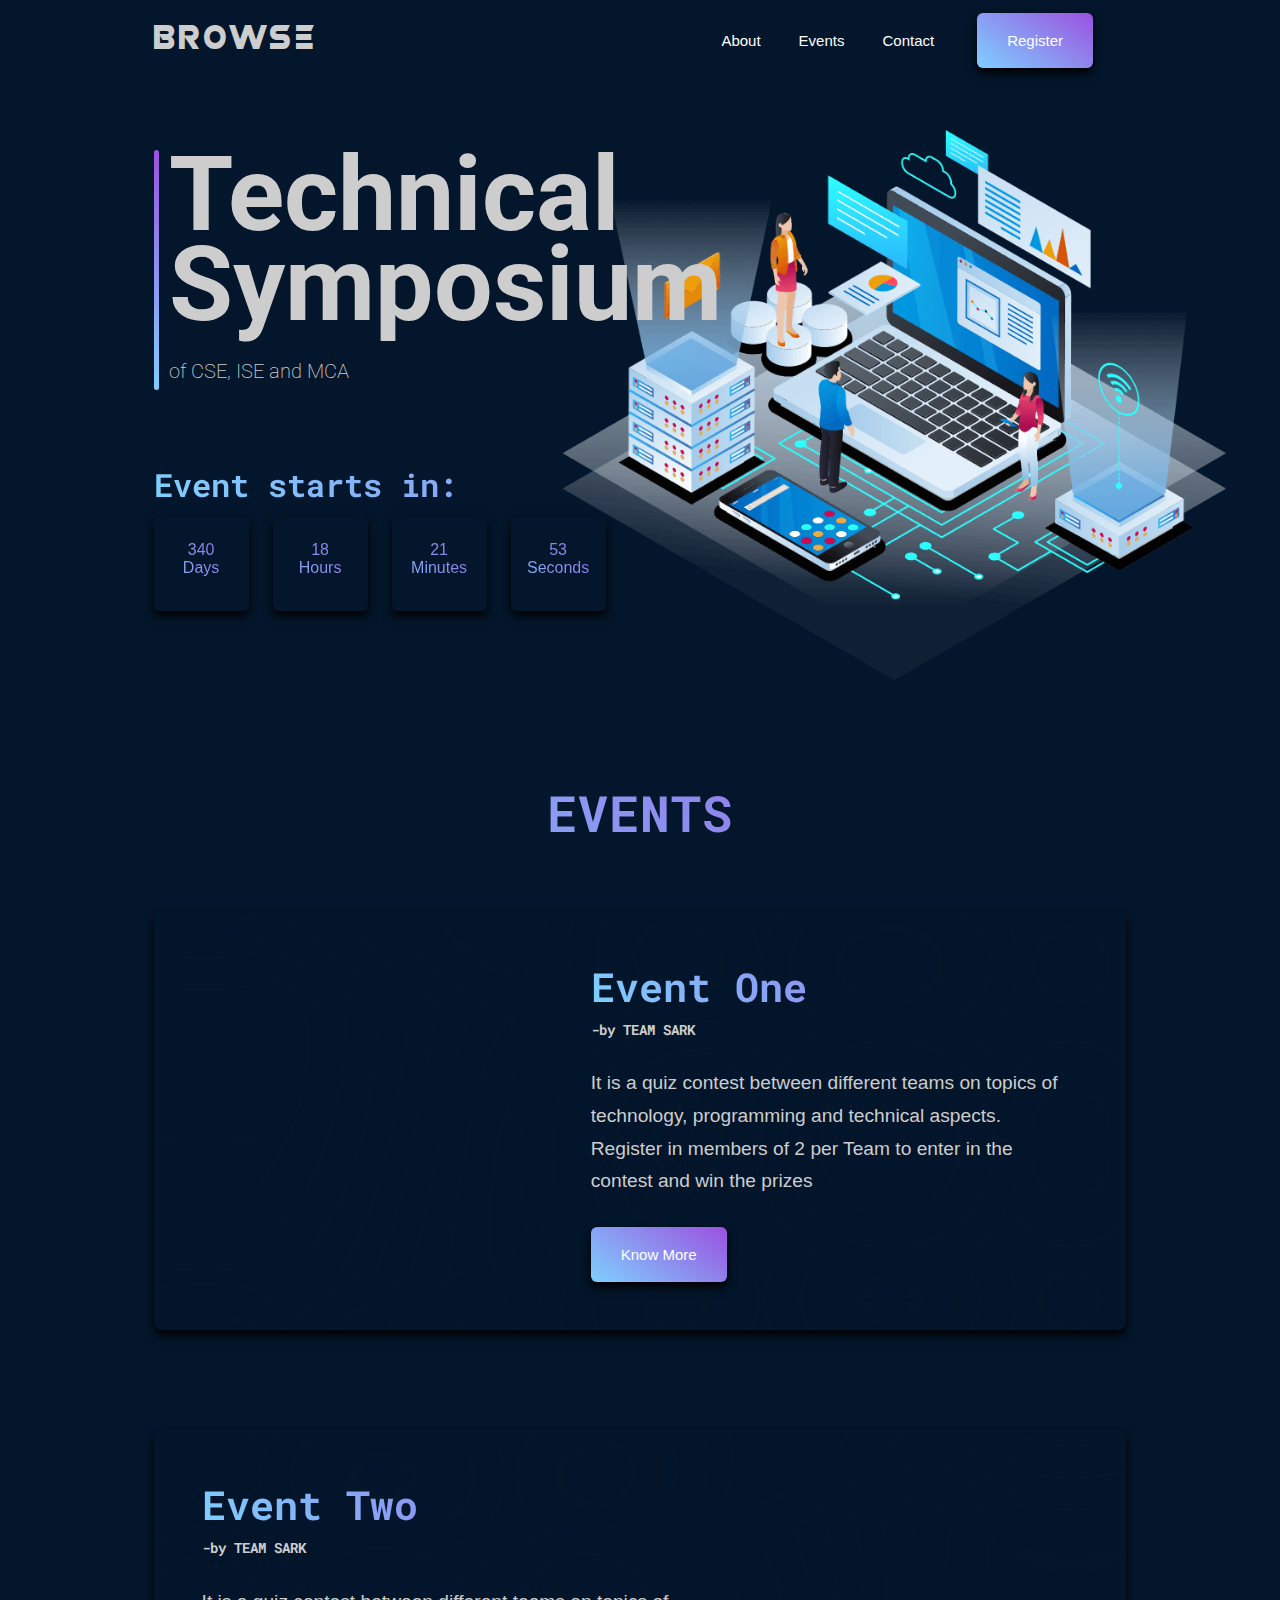
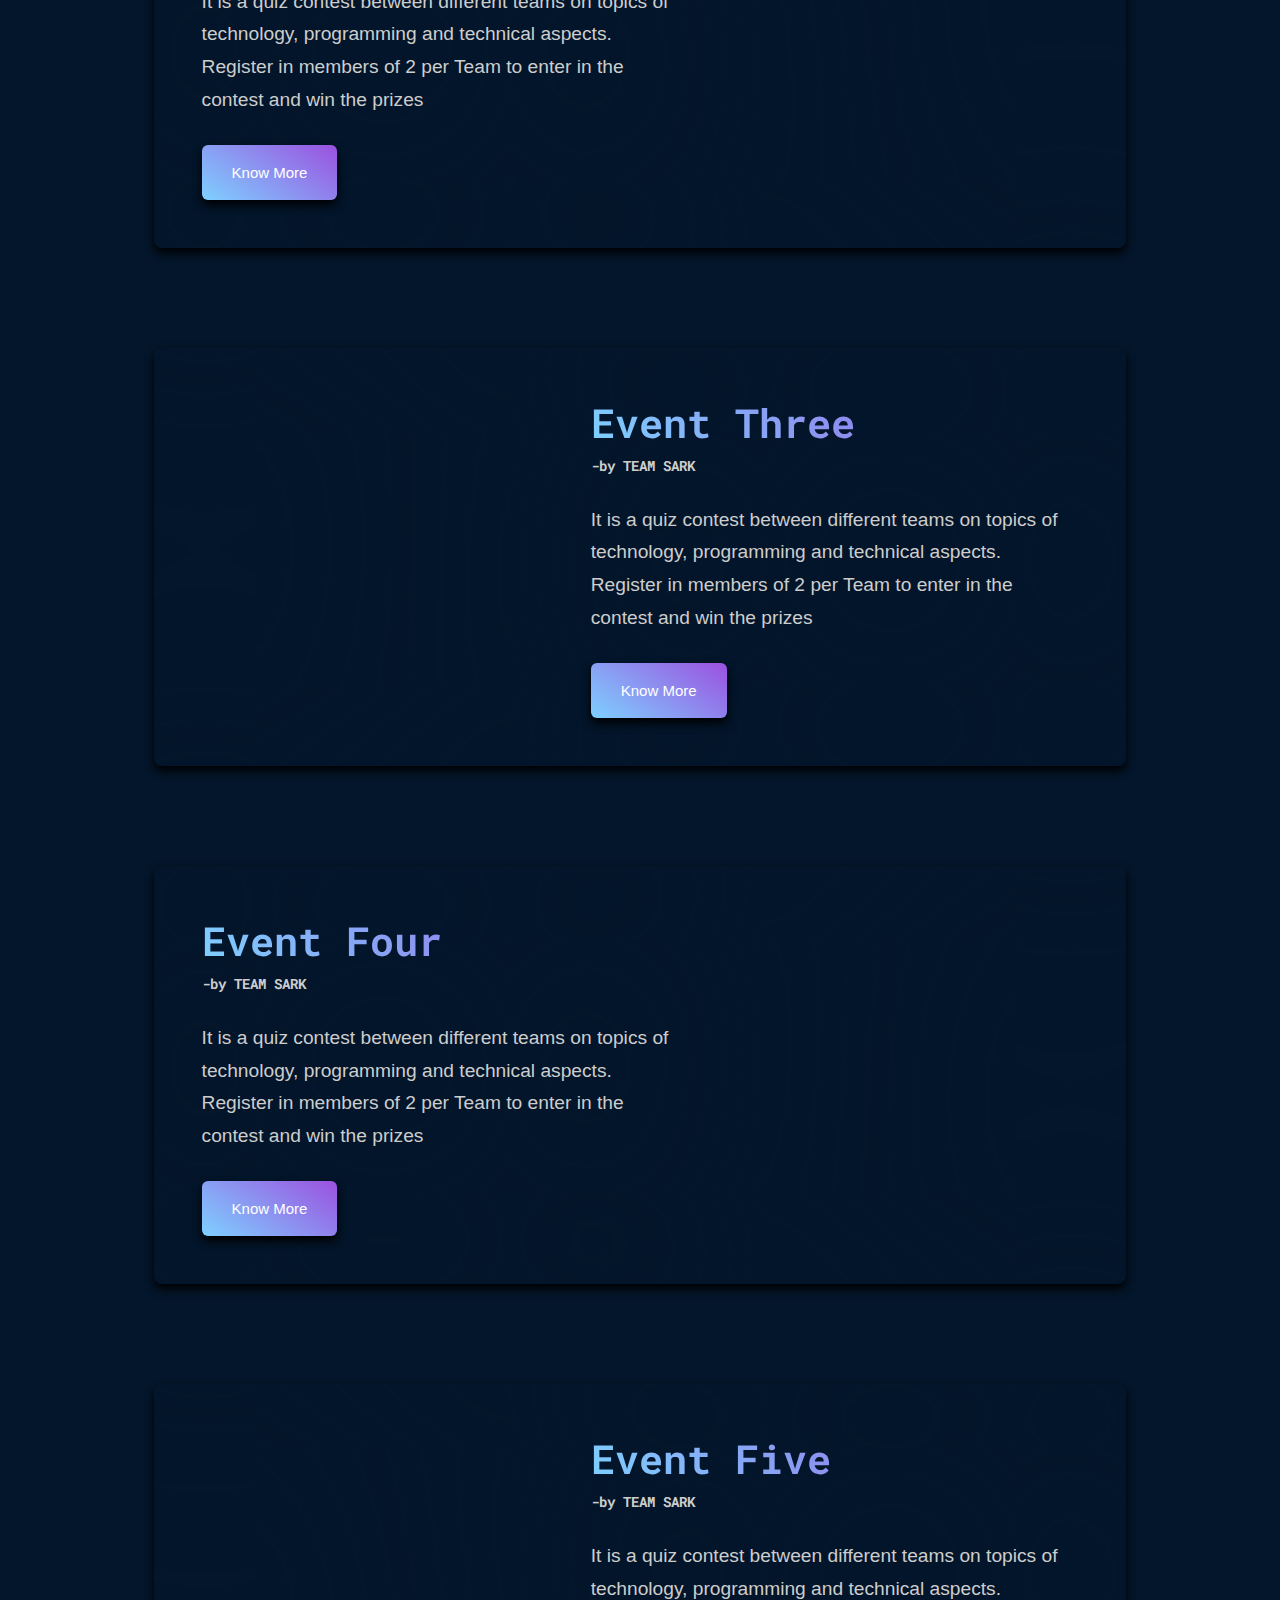
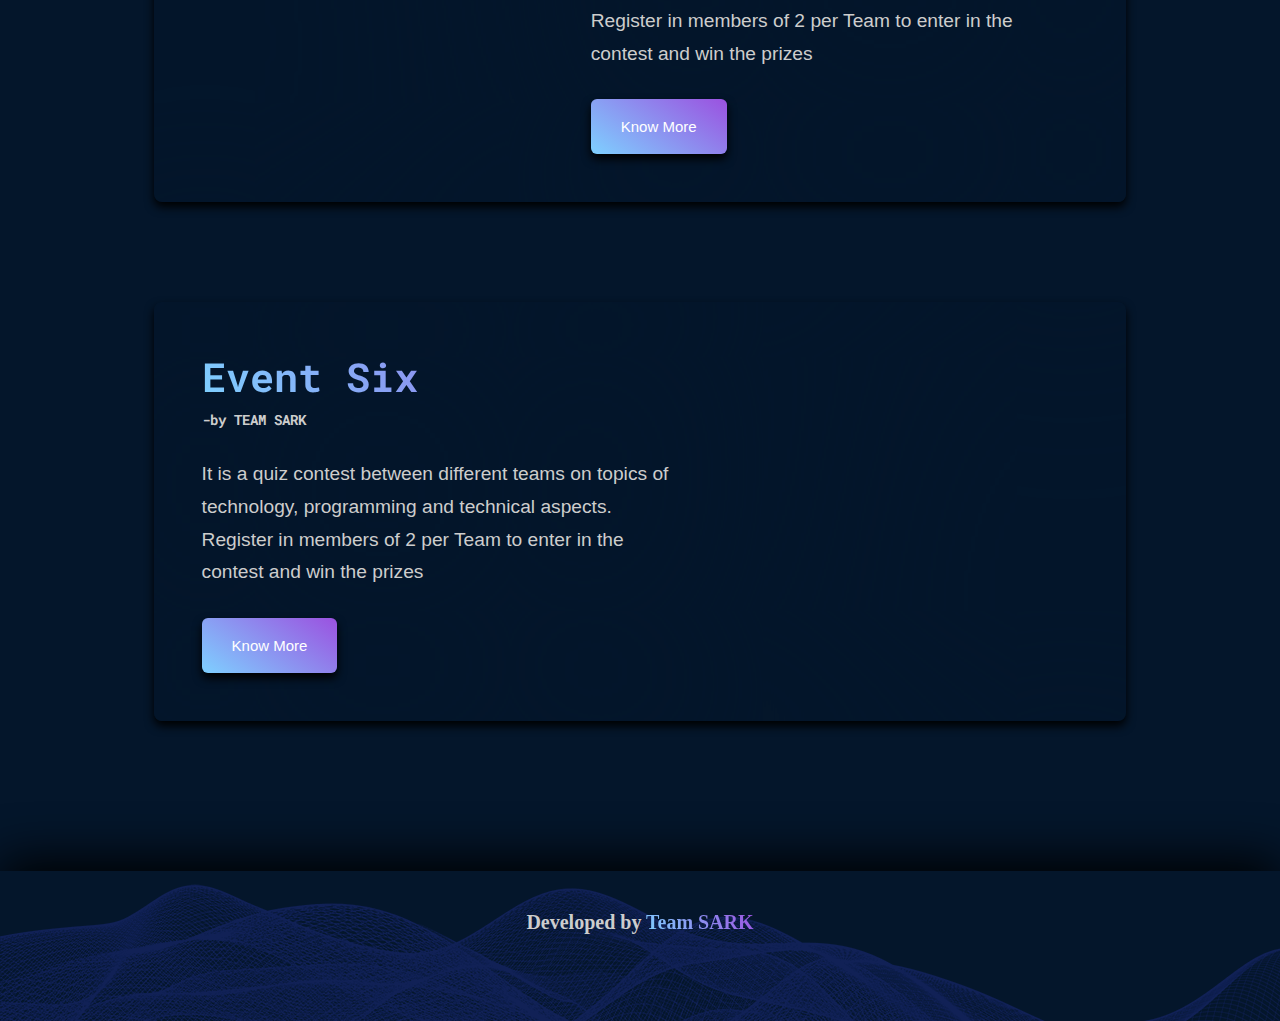
==== index.html @ 9999178e "Update - created new javascript file for countdown" ====
<!DOCTYPE html>
<html lang="en">
<head>
    <meta charset="UTF-8">
    <meta http-equiv="X-UA-Compatible" content="IE=edge">
    <meta name="viewport" content="width=device-width, initial-scale=1.0, minimum-scale=1">
    <link rel="stylesheet" type="text/css" rel="noopener" target="_blank" href="./assets/style.css">
    <link href="https://fonts.googleapis.com/css2?family=Roboto:wght@700&display=swap" rel="stylesheet">
    <link href="https://fonts.googleapis.com/css2?family=Roboto+Mono:wght@700&display=swap" rel="stylesheet">  
    <title>Browse 2K22 | Home</title>
</head>
<body>
    
    <div class="wrapper">

        <div class="navbar">
            <div class="browse_logo">
                <span onclick="goToHomePage();">BROWSE</span>
            </div>
            <div id="navbar_button_box_desktop">
                <button type="button" class="menu_button" id="about_btn">About</button>
                <button type="button" class="menu_button" id="events_btn">Events</button>
                <button type="button" class="menu_button" id="contact_btn">Contact</button>
                <button type="button" class="register_button gradient_button" id="register_btn_nav">Register</button>
            </div>
        </div>
        <div class="menu-wrap">
            <input type="checkbox" class="toggler" id="menu_toggler">
            <div class="hamburger"><div></div></div>
            <div class="menu">
              <div>
                <div class="menu_circle">
                  <ul>
                    <li><a href="/registration-form.html">Register</a></li>
                    <li><a href="/about-page.html">About</a></li>
                    <li><a href="/events_page.html">Events</a></li>
                    <li><a href="#">Contact</a></li>
                  </ul>
                </div>
              </div>
            </div>
        </div>

        <div class="section_1 landing_display">
            <h1 class="section_1_header">Technical<br>Symposium</h1>
            <p>of CSE, ISE and MCA</p>
            <div class="illustration_1"><img class="animated" src="./assets/hero-img.png" alt="Illustration" style="height: 550px;"></div>

            <div class="container_countdown">
                <h1 id="headline_countdown">Event starts in:</h1>
                <div id="countdown"> 
                    <div class="countdown_element" ><span id="days"></span><br>Days</div>
                    <div class="countdown_element countdown_element_next_line" ><span id="hours"></span><br>Hours</div>
                    <div class="countdown_element" ><span id="minutes"></span><br>Minutes</div>
                    <div class="countdown_element" ><span id="seconds"></span><br>Seconds</div>
                </div>
              </div>
        </div>

        <div class="section_2 events_list_display">
            <h1 class="events section_2_header">EVENTS</h1>

            <!--EVENT_1-->
            <div class="event_box" id="event_box_1"> 
                <div class="event_image" id="event_image_1"></div>
                <div class="event_description" id="event_description_1">
                    <h1>Event One</h1>
                    <div class="event_organiser_tag" id="event_organiser_1">
                        <span>-by TEAM SARK</span>
                    </div>
                    <p> It is a quiz contest between different teams on topics of technology, programming and technical aspects.<br>Register in members of 2 per Team to enter in the contest and win the prizes</p>
                    <button type="button" id="event_1_know_more" class="know_more_button gradient_button">Know More</button>
                </div>
            </div>

            <!--EVENT_2-->
            <div class="event_box" id="event_box_2"> 
                <div class="event_image" id="event_image_2_upper"></div>
                <div class="event_description" id="event_description_2">
                    <h1>Event Two</h1>
                    <div class="event_organiser_tag" id="event_organiser_2">
                        <span>-by TEAM SARK</span>
                    </div>
                    <p> It is a quiz contest between different teams on topics of technology, programming and technical aspects.<br>Register in members of 2 per Team to enter in the contest and win the prizes</p>
                    <button type="button" id="event_2_know_more" class="know_more_button gradient_button">Know More</button>
                </div>
                <div class="event_image" id="event_image_2"></div>
            </div>

            <!--EVENT_3-->
            <div class="event_box" id="event_box_3"> 
                <div class="event_image" id="event_image_3"></div>
                <div class="event_description" id="event_description_3">
                    <h1>Event Three</h1>
                    <div class="event_organiser_tag" id="event_organiser_3">
                        <span>-by TEAM SARK</span>
                    </div>
                    <p> It is a quiz contest between different teams on topics of technology, programming and technical aspects.<br>Register in members of 2 per Team to enter in the contest and win the prizes</p>
                    <button type="button" id="event_3_know_more" class="know_more_button gradient_button">Know More</button>
                </div>
            </div>

            <!--EVENT_4-->
            <div class="event_box" id="event_box_4"> 
                <div class="event_image" id="event_image_4_upper"></div>
                <div class="event_description" id="event_description_4">
                    <h1>Event Four</h1>
                    <div class="event_organiser_tag" id="event_organiser_4">
                        <span>-by TEAM SARK</span>
                    </div>
                    <p> It is a quiz contest between different teams on topics of technology, programming and technical aspects.<br>Register in members of 2 per Team to enter in the contest and win the prizes</p>
                    <button type="button" id="event_4_know_more" class="know_more_button gradient_button">Know More</button>
                </div>
                <div class="event_image" id="event_image_4"></div>
            </div>

            <!--EVENT_5-->
            <div class="event_box" id="event_box_5"> 
                <div class="event_image" id="event_image_5"></div>
                <div class="event_description" id="event_description_5">
                    <h1>Event Five</h1>
                    <div class="event_organiser_tag" id="event_organiser_5">
                        <span>-by TEAM SARK</span>
                    </div>
                    <p> It is a quiz contest between different teams on topics of technology, programming and technical aspects.<br>Register in members of 2 per Team to enter in the contest and win the prizes</p>
                    <button type="button" id="event_5_know_more" class="know_more_button gradient_button">Know More</button>
                </div>
            </div>

            <!--EVENT_6-->
            <div class="event_box" id="event_box_6"> 
                <div class="event_image" id="event_image_6_upper"></div>
                <div class="event_description" id="event_description_6">
                    <h1>Event Six</h1>
                    <div class="event_organiser_tag" id="event_organiser_6">
                        <span>-by TEAM SARK</span>
                    </div>
                    <p> It is a quiz contest between different teams on topics of technology, programming and technical aspects.<br>Register in members of 2 per Team to enter in the contest and win the prizes</p>
                    <button type="button" id="event_6_know_more" class="know_more_button gradient_button">Know More</button>
                </div>
                <div class="event_image" id="event_image_6"></div>
            </div>
        </div>
    </div>

    <div class="scroll_to_top" id="scroll_to_top_btn" onclick="topFunction()" title="Go to top">
        <script src="https://cdn.lordicon.com/xdjxvujz.js"></script>
        <lord-icon
        src="https://cdn.lordicon.com/eflfmgmj.json"
        trigger="hover"
        colors="primary:#84b3f8"
        style="width:50px;height:50px; border-radius: 100vw;box-shadow: 0px 5px 10px 0px rgba(0, 0, 0, 1);">
        </lord-icon>
    </div>

    <div class="footer">
        <h3 class="team_sark">Developed by <a href="https://sitsark.in/" target="_blank">Team SARK</a></h3>
    </div>
</body>
</html>

<script src="./app.js"></script>
<script src="./countdown.js"></script>
---- assets/style.css ----
*{box-sizing: border-box;}
@font-face{
	font-family: robo;
	src: url(/assets/robo.ttf);
}

:root {
    --outline-color: #8d8def;
    /* --background_color:#031b38; */
    --background_color:#04162b;
    /* --text_color: #ffffff; */
    --text_color: #cdcdcd;
    --button_background_color: 35deg, rgb(126,208,255)0%, rgb(155,81,224)100%;
    --button_background_color_hover: 35deg, rgb(126,208,255)0%, rgb(247,113,255)100%;
    --box_shadow_1: 0px 5px 10px 0px rgba(0, 0, 0, 1);
    --box_shadow_2: 0px 5px 10px 0px rgba(0, 0, 0, .5);
}

html {
    scroll-behavior: smooth;
}
body {
    display: grid;
    justify-items: center;
    margin: 0;
    padding: 0;
    overflow-x: hidden;
    overflow-y: auto;
    background-color: var(--background_color);
    -webkit-tap-highlight-color: transparent;
}

.wrapper{
    position: relative;
    width: 76vw;
    background-color: transparent;
}
/* ------------------------------------------------------------------NAVBAR-- */
.navbar {
    display: flex;
    top: 0px;
    height: 70px;
    padding-top: 13px;
    margin-bottom: 80px;
    z-index: 100;
}

.browse_logo {
    /* overflow: hidden; */
    position: relative;
    padding-top: 10px;
    width:145px;
    height: fit-content;
    margin-right: calc(100% - 145px - 420px);
    z-index: 103;
}
.browse_logo > span {
    color: var(--text_color);
    font-size: 30px;
    font-family: 'robo';
    cursor: pointer;
    letter-spacing: .2rem;
    z-index: 103;
    -webkit-touch-callout: none; /* iOS Safari */
    -webkit-user-select: none; /* Safari */
    -khtml-user-select: none; /* Konqueror HTML */
    -moz-user-select: none; /* Old versions of Firefox */
    -ms-user-select: none; /* Internet Explorer/Edge */
    user-select: none; /* Non-prefixed version, currently
                        supported by Chrome, Edge, Opera and Firefox */
    
}
#navbar_button_box_desktop {
    position: relative;
    display: flex;
    /* border: 1px solid greenyellow; */
    width: 420px;
    gap: .5em;
}
.menu_button {
    background-color: transparent;
    color: var(--text_color);
    height: 55px;
    border: none;
    margin: none;
    padding-inline: 1em;
    text-align: center;
    cursor:pointer;
    padding-top: 0px;
    font-family: 'Montserrat', sans-serif;
    font-size: 15px;
    transition: ease all .5s;
}
.menu_button:hover,
.menu_button:active,
.menu_button:focus {
    background: -webkit-linear-gradient(35deg, rgb(126,208,255)0%, rgb(155,81,224)100%);
    -webkit-background-clip: text;
    background-clip: text;
    -moz-background-clip: text;
    -webkit-text-fill-color: transparent
}
.gradient_button {
    color: var(--text_color);
    height: 55px;
    border: none;
    margin: none;
    padding-inline: 1em;
    text-align: center;
    cursor:pointer;
    font-family: 'Montserrat', sans-serif;
    font-size: 15px;
    background: linear-gradient(var(--button_background_color));
    border-radius: 6px;
    padding: 14px 30px 14px 30px;
    margin-left: 0px;
    box-shadow: 0px 5px 10px 0px rgba(0, 0, 0, 1);
}
.register_button {
    margin-left: 20px;
}
@media screen and (max-width: 780px){
    .menu_button {
        display: none;
    }
    .register_button{
        position: fixed;
        right: 12vw;
        margin-left: 0px;
    }
}
@media screen and (max-width: 720px){
    #register_btn_nav {
        display: none;
    }
}

.gradient_button:hover,
.gradient_button:active,
.gradient_button:focus {
    background: linear-gradient(var(--button_background_color_hover));
}

/* -------------------------------------------------------------SECTION_1--LANDING_DISPLAY-- */

.section_1 {
    position: relative;
    top: 0px;
    padding-bottom: calc(10vh + 45px);
}
.section_1_header {
    color: var(--text_color);
    font-family: 'Roboto', sans-serif;
    font-size: 6.5em;
    width: fit-content;
    line-height: 5.6rem;
    padding: 0px;
    padding-left: 15px;
    margin: 0px;
    margin-bottom: 30px;
    z-index: 2;
    transition: ease all .5s;
}
.section_1_header::before{
    content: "";
    position: absolute;
    top: 0px;
    left: 0px;
    height: 240px;
    width: 5px;
    border-radius: 5px;
    background: linear-gradient(35deg, rgb(126,208,255)0%, rgb(155,81,224)100%);
    box-shadow: 0px -10 20px 3px #000;
    transition: ease all .5s;
}
@media screen and (max-width: 780px){
    .section_1_header {
        font-size: 4.5em;
        line-height: 4.5rem;
        margin-bottom: 15px;
    }
    .section_1_header::before {
        height: 186px;
    }
}
@media screen and (max-width: 460px){
    .section_1_header {
        font-size: 3.5em;
        line-height: 3.5rem;
        margin-bottom: 13px;
    }
    .section_1_header::before {
        height: 148px;
    }
}

.section_1 > p {
    color: var(--text_color);
    font-family: 'Roboto', sans-serif;
    font-weight: 200;
    font-size: 20px;
    width: 400px;
    margin-bottom: 80px;
    z-index: 2;
    padding: 0;
    padding-left: 15px;
    transition: ease all .5s;
}
@media screen and (max-width: 780px){
    .section_1 > p {
        font-size: 16px;
        margin-top: 0px;
    }
}
@media screen and (max-width: 460px){
    .section_1 > p {
        font-size: 14px;
        margin-top: 0px;
    }
}
.illustration_1 {
    display: block;
    position: absolute;
    right: -100px;
    top: -20px;
    aspect-ratio: 1;
    height: fit-content;
    width: fit-content;
    z-index: -1;
    transition: ease all .5s;
    animation: up_down 2s ease-in-out infinite alternate-reverse both;
}
@media screen and (max-width: 1255px){
    .illustration_1 {
        display: none;
    }
}
@keyframes up_down {
    0% {top: -5px;}
    100% {top: -20px;}
}

#headline_countdown {
    padding: 0;
    margin: 0;
    color: var(--text_color);
    font-family: 'Roboto Mono', monospace;
    margin-bottom: 10px;
    background: -webkit-linear-gradient(35deg, rgb(126,208,255)0%, rgb(155,81,224)100%);
    -webkit-background-clip: text;
    background-clip: text;
    -moz-background-clip: text;
    -webkit-text-fill-color: transparent;
    overflow: none;
}
#countdown {
    display: flex;
    flex-wrap: wrap;
    gap: 1.5em;
}

.countdown_element {
    aspect-ratio: 1;
    width: 95px;
    transition: all ease 0.2s;
    border-radius: 6px;
    box-shadow: 0px 5px 10px 0px rgba(0, 0, 0, 1);
    text-align: center;
    padding-top: 25px;
    color: var(--text_color);
    font-family:  'Montserrat', sans-serif;
    background: -webkit-linear-gradient(35deg, rgb(126,208,255)0%, rgb(155,81,224)100%);
    -webkit-background-clip: text;
    background-clip: text;
    -moz-background-clip: text;
    -webkit-text-fill-color: transparent;
    transition: ease all .5s;
}
@media screen and (max-width: 600px){
    .countdown_element {
        width: 75px;
        padding-top: 19px;
        font-size: 14.5px;
    }

}
@media screen and (max-width: 415px){
    /* .countdown_element_next_line {
        margin-right: 100px;
    } */
    .countdown_element:nth-child(odd){
        margin-left: calc(50% - 0.75em - 75px);
    }
    #headline_countdown {
        text-align: center;
    }
}
.countdown_element:hover,
.countdown_element:active,
.countdown_element:focus {
    transform: translateY(-5px);
    box-shadow: 0px 10px 20px 2px rgba(0, 0, 0, 0.5);
}
.countdown_element > span {
    color: var(--text_color);
}

/* ----------------------------------------------------------------SECTION_2---EVENT_LIST---------------------- */

.section_2 {
    text-align: center;
}
.section_2_header {
    color: var(--text_color);
    font-family: 'Roboto Mono', monospace;
    letter-spacing: 1px;
    font-size: 50px;
    margin-bottom: calc(4vh + 30px);
    background: -webkit-linear-gradient(35deg, rgb(126,208,255)0%, rgb(155,81,224)100%);
    -webkit-background-clip: text;
    background-clip: text;
    -moz-background-clip: text;
    -webkit-text-fill-color: transparent;
    transition: ease all .5s;
}
@media screen and (max-width: 780px){
    .section_2_header{
        font-size: 45px;
    }
}
/* .section_2_header::before {
    content: "";
    position: absolute;
    top: 796px;
    left: calc(25% - 93px - 20px);
    height: 5px;
    width: 25%;
    border-radius: 5px;
    background: linear-gradient(35deg, rgb(126,208,255)0%, rgb(155,81,224)100%);
    box-shadow: 0px -10 20px 3px #000;
}
.section_2_header::after {
    content: "";
    position: absolute;
    top: 796px;
    right: calc(25% - 93px - 20px);
    height: 5px;
    width: 25%;
    border-radius: 5px;
    background: linear-gradient(215deg, rgb(126,208,255)0%, rgb(155,81,224)100%);
    box-shadow: 0px -10 20px 3px #000;
} */
.event_box{
    position: relative;
    display: flex;
    flex-wrap: wrap;
    background-image: url(https://i0.wp.com/css-tricks.com/wp-content/uploads/2022/03/tailwind-wordpress.jpg?w=1200&ssl=1);
    background-size: cover;
    background-position: -390px;
    border-radius: 8px;
    align-items: center;
    color: var(--text_color);
    margin-bottom: 100px;
    box-shadow:inset -50vw 0 400px -5px var(--background_color), var(--box_shadow_1);
    transition: ease all .5s;
    overflow: hidden;
    transition: ease all .5s;
    font-family: 'Montserrat', sans-serif;
}
.event_image{
    width: 40%;
    padding: 0;
    margin: 0;
    transition: ease all .5s;
}
.event_description {
    position: relative;
    width: 60%;
    height: 100%;
    padding: 3rem;
    margin: 0;
    text-align: left;
    transition: ease all .5s;
}
.event_organiser_tag > span{
    font-family: 'Roboto Mono', monospace;
    font-size: 0.86rem;
    font-weight: 700;
    color: var(--orange);
    padding: 0;
    cursor: pointer;
}
.event_description > h1{
    font-family: 'Roboto Mono', monospace;
    font-weight: 700;
    font-size: 2.5rem;
    padding: 0;
    margin: 0;
    margin-bottom: .5rem;
    cursor: pointer;
    background: -webkit-linear-gradient(35deg, rgb(126,208,255)0%, rgb(155,81,224)100%);
    -webkit-background-clip: text;
    background-clip: text;
    -moz-background-clip: text;
    -webkit-text-fill-color: transparent;
}
.event_organiser_tag > span:hover,
.event_organiser_tag > span:focus,
.event_organiser_tag > span:active {
    opacity: 0.7;
}
.event_description > p{
    font-size: 1.2rem;
    line-height: 1.7em;
    color: var(--text_color);
    padding: 0;
    margin: 0;
    margin-bottom: 1.5em;
    margin-top: 1.5em;
}
#event_box_2,
#event_box_4,
#event_box_6 {
    display: block;
    background-position: 200px;
    box-shadow:inset 50vw 0 400px -5px var(--background_color), var(--box_shadow_1);
    transition: ease all .5s;
}
#event_image_2_upper {
    display: none;
    background-position: -390px;
    transition: ease all .5s;
}
@media screen and (max-width: 780px){
    .event_image{
        background-image: url(https://i0.wp.com/css-tricks.com/wp-content/uploads/2022/03/tailwind-wordpress.jpg?w=1200&ssl=1);
        background-position-x:-200px;
        background-position-y:-80px;
        height: 200px;
        width: 100%;
        flex: 100%;
    }
    .event_description{
        width: 100%;
        flex: 100%;
        padding: 1.5rem;
        background-color: var(--background_color);
    }
    .event_box{
        border-radius: 8px !important;
    }
    #event_box_4,
    #event_box_6 {
        background-position: -390px;
        box-shadow:inset -50vw 0 400px -5px var(--background_color), var(--box_shadow_1);
    }
    #event_image_2,
    #event_image_4,
    #event_image_6 {
        display: none;
    }
    #event_image_2_upper,
    #event_image_4_upper,
    #event_image_6_upper {
        display: block;
    }
    .event_description > h1 {
        font-size: 2rem;
    }
    .event_organiser_tag > span {
        font-size: .8rem;
        letter-spacing: .8px;
    }
    .event_description > p {
        font-size: 1rem;
    }
}
@media screen and (max-width: 550px){
    .event_box {
        margin-bottom: 60px;
    }
}
/* -------------------------------------------------------------------------ABOUT PAGE------ */

#organised_by_header {
    color: var(--text_color);
    font-family: 'Roboto', sans-serif;
    font-size: 3.5em;
    width: fit-content;
    padding: 0px;
    padding-left: 5px;
    margin: 0px;
    margin-bottom: 2rem;
    z-index: 2;
}
#organised_by_header::before{
    content: "|";
    font-weight: 10px;
    color: transparent;
    position: relative;
    top: 0px;
    left: 0px;
    height: 5px;
    width: 240px;
    border-radius: 5px;
    background: linear-gradient(35deg, rgb(126,208,255)0%, rgb(155,81,224)100%);
    box-shadow: 0px -10 20px 3px #000;
    margin-right: 10px;
}
.departments_container {
    display: grid;
    grid-template-columns: 1fr 1fr 1fr;
    gap: 60px;
    transition: ease all .5s;
}
.department_box {
    position: relative;
    display: flex;
    flex-wrap: wrap;
    overflow: hidden;
    background-size: cover;
    background-position: -390px;
    border-radius: 8px;
    align-items: center;
    color: #82bffb;
    margin-bottom: 100px;
    transition-duration: .2s;
    box-shadow:0px 10px 20px 2px rgba(0, 0, 0, .2);
    transition: ease all .5s;
}
.department_box:hover,
.department_box:focus,
.department_box:active {
    transform: translateY(-10px);
    box-shadow:0px 10px 20px 2px rgba(0, 0, 0, .5);
}
.cse_dep_box {
    background-image: url(/assets/cse.png);
}
.ise_dep_box {
    background-image: url(/assets/ise.png);
}
.mca_dep_box {
    background-image: url(/assets/mca.png);
    background-position: -10px;
}
.department_img{
    aspect-ratio: 5/3;
    width: 100%;
    padding: 0;
    margin: 0;
    transition: ease all .5s;

}
.department_name {
    display: grid;
    background-color: var(--background_color);
    width: 100%;
    text-align: center;
    align-items: center;
    font-family: 'Montserrat', sans-serif;
    font-size: 1.225em;
    box-shadow:0px 0px 20px 20px rgba(0, 0, 0, 1);
    height: 80px;
    padding-inline: 20px;
    border-radius: 0px;
}
@media screen and (max-width: 1000px){
    .departments_container {
        width: 80%;
        grid-template-columns: 1fr;
        grid-template-rows: 1fr 1fr 1fr;
        margin-inline:10%;
    }
    .department_box {
        margin-bottom: 0px;
    }
}
@media screen and (max-width: 650px){
    #organised_by_header {
        font-size: 2.5rem;
    }
    .departments_container {
        gap: 30px;
    }
}
@media screen and (max-width: 450px){
    .departments_container {
        width: 100%;
        margin-inline: 0%;
        gap: 40px;
    }
}
.section_2_about {
    display: grid;
    justify-content: center;
    width: 100%;
}
.sit_logo_img {
    background-image: url('/assets/sit-logo.png');
    background-size: cover;
    aspect-ratio: 1;
    width: 30%;
    margin-inline: 35%;
}
@media screen and (max-width: 1000px){
    .sit_logo_img {
        margin-top: 50px;
    }
}
#sit {
    color: var(--text_color);
    font-family: 'Roboto', sans-serif;
    text-align: center;
    margin: 0;
    padding: 0;
    margin-bottom: 50px;
    transition: ease all .5s;
}
@media screen and (max-width: 450px){
    #sit {
        font-size: 1.2em;
    }
}
#map {
    position: relative;
}
#location_pin_animation {
    position: relative;
    top: -200px;
    right: -550px;
    aspect-ratio: 1;
    height: 70px;
    background: linear-gradient(var(--button_background_color));
    border-radius: 6px;
    z-index: 1;
    box-shadow: var(--box_shadow_1);
    transition: ease all .5s;
}
@media screen and (max-width: 770px){
    #map {
        width: 90vw;
    }
    #location_pin_animation {
        left: 20px;

    }
}
.section_3_about {
    width: 100%;
}
#faculty_container {
    position: relative;
    margin-inline: 20%;
    width: 60%;
    display: grid;
    grid-template-columns: 1fr 1fr;
    grid-template-rows: 1fr 1fr 1fr;
    gap: 20px;
}
.faculty_1_box {
    grid-column-start: 1;
    grid-column-end: 2;
    grid-row-start: 1;
    grid-row-end: 2;
}
.faculty_2_box {
    grid-column-start: 2;
    grid-column-end: 3;
    grid-row-start: 1;
    grid-row-end: 3;
}
.faculty_3_box {
    border-radius: 6px;
    background: linear-gradient(var(--button_background_color));
}
.faculty_box {
    padding: 20px;
    border-radius: 6px;
    box-shadow: var(--box_shadow_2);
    text-align: left;
    margin: 0;
    color: var(--text_color);
    font-family: 'Montserrat', sans-serif;
    font-size: 16px;
    line-height: 1.25rem;
}
.faculty_box > a {
    font-family: 'Roboto', sans-serif;
    font-weight: 600;
    background: -webkit-linear-gradient(35deg, rgb(126,208,255)0%, rgb(155,81,224)100%);
    -webkit-background-clip: text;
    background-clip: text;
    -moz-background-clip: text;
    -webkit-text-fill-color: transparent
}
@media screen and (max-width: 1325px){
    #faculty_container {
        width: 100%;
        margin-inline: 0%;
    }
}
@media screen and (max-width: 795px){
    #faculty_container {
        grid-template-columns: 1fr;
        grid-template-rows:6px 1fr 1fr ;
    }
    .faculty_1_box {
        grid-column-start: 1;
        grid-column-end: 2;
        grid-row-start: 2;
        grid-row-end: 3;
    }
    .faculty_2_box {
        grid-column-start: 1;
        grid-column-end: 2;
        grid-row-start: 3;
        grid-row-end: 4;
    }
}
/* -------------------------------------------------------------------------FOOTER------ */
.scroll_to_top {
    display: block;
    position: fixed;
    bottom: 30px;
    right: 30px;
    cursor: pointer;
    z-index: 100;
}
.footer {
    display: grid;
    justify-content: center;
    margin: 0;
    padding: 0;
    margin-top: 50px;
    position: relative;
    background-color: var(--background_color);
    background-image: url(./footer-wave-background.png);
    height: 150px;
    width: 100vw;
    bottom: 0px;
    box-shadow:  0px -10px 50px 0px rgba(0, 0, 0, 1);
}
.team_sark {
    font-size: 20px;
    padding-top: 20px;
    color: var(--text_color);
}
.team_sark > a {
    cursor: pointer;
    background: -webkit-linear-gradient(35deg, rgb(126,208,255)0%, rgb(155,81,224)100%);
    text-decoration: none;
    -webkit-background-clip: text;
    background-clip: text;
    -moz-background-clip: text;
    -webkit-text-fill-color: transparent;
}

@media screen and (max-width: 540px){
    .wrapper {
        width: 90vw;
    }
}
button {
    color: #fff !important;
}




/* -----------------------------------------------HAMBURGER MENU---------------- */

.menu-wrap {
    display: none;
    position: fixed;
    top: 10.5px;
    left: calc(100vw - 50px - 30px);
    z-index: 1;
  }
@media screen and (max-width: 780px){
    .menu-wrap{
        display: block;
    }
}

.menu-wrap .toggler {
  position: absolute;
  top: 0;
  left: 0;
  z-index: 2;
  cursor: pointer;
  width: 50px;
  height: 50px;
  opacity: 0;
}

.menu-wrap .hamburger {
  position: absolute;
  top: 0;
  left: 0;
  z-index: 1;
  width: 50px;
  height: 50px;
  padding: .7rem;
  background: transparent;
  display: flex;
  align-items: center;
  justify-content: center;
  border-radius: 100vw;
  box-shadow: var(--box_shadow_1);
  box-shadow:inset 0px 5px 10px 0px rgba(0, 0, 0, .25), var(--box_shadow_2);
}

/* Hamburger Line */
.menu-wrap .hamburger > div {
  position: relative;
  flex: none;
  width: 100%;
  height: 4px;
  background: #84b3f8;
  display: flex;
  align-items: center;
  justify-content: center;
  border-radius: 100vw;
  transition: all 0.4s ease;
}

/* Hamburger Lines - Top & Bottom */
.menu-wrap .hamburger > div::before,
.menu-wrap .hamburger > div::after {
  content: '';
  position: absolute;
  z-index: 1;
  top: -10px;
  width: 100%;
  height: 4px;
  border-radius: 100vw;
  background: inherit;
}

/* Moves Line Down */
.menu-wrap .hamburger > div::after {
  top: 10px;
}

/* Toggler Animation */
.menu-wrap .toggler:checked + .hamburger > div {
  transform: rotate(135deg);
}

/* Turns Lines Into X */
.menu-wrap .toggler:checked + .hamburger > div:before,
.menu-wrap .toggler:checked + .hamburger > div:after {
  top: 0;
  transform: rotate(90deg);
}

/* Rotate On Hover When Checked */
.menu-wrap .toggler:checked:hover + .hamburger > div {
  transform: rotate(225deg);
}

/* Show Menu */
.menu-wrap .toggler:checked ~ .menu {
  visibility: visible;
}

.menu-wrap .toggler:checked ~ .menu > div {
  transform: scale(1.5);
  /* transition-duration: .75s; */
  transition: transform ease 1s;
}

.menu-wrap .toggler:checked ~ .menu > div > div {
  opacity: 1;
  transition:  opacity 0.4s ease 0.4s;
}

.menu-wrap .menu {
  position: fixed;
  top: 0;
  left: 0;
  width: 100%;
  height: 100%;
  visibility: hidden;
  overflow: hidden;
  display: flex;
  align-items: center;
  justify-content: center;
}

.menu-wrap .menu > div {
  background: var(--background_color);
  border-radius: 50%;
  width: 200vw;
  height: 200vw;
  display: flex;
  flex: none;
  align-items: center;
  justify-content: center;
  transform: scale(0);
  transition: all 0.4s ease;
}

.menu-wrap .menu > div > div {
  text-align: center;
  max-width: 90vw;
  max-height: 100vh;
  opacity: 0;
  transition: opacity 0.4s ease;
}
.menu_circle > ul {
    padding-left: 0px;
}
.menu-wrap .menu > div > div > ul > li {
  list-style: none;
  color: var(--text_color);
  font-family: 'Roboto Mono', monospace;
  font-size: 1rem;
  padding: 1rem;
  cursor: pointer;
  background: -webkit-linear-gradient(35deg, rgb(126,208,255)0%, rgb(155,81,224)100%);
  -webkit-background-clip: text;
  background-clip: text;
  -moz-background-clip: text;
  -webkit-text-fill-color: transparent;
}

.menu-wrap .menu > div > div > ul > li > a {
  color: inherit;
  text-decoration: none;
  transition: color 0.4s ease;
}
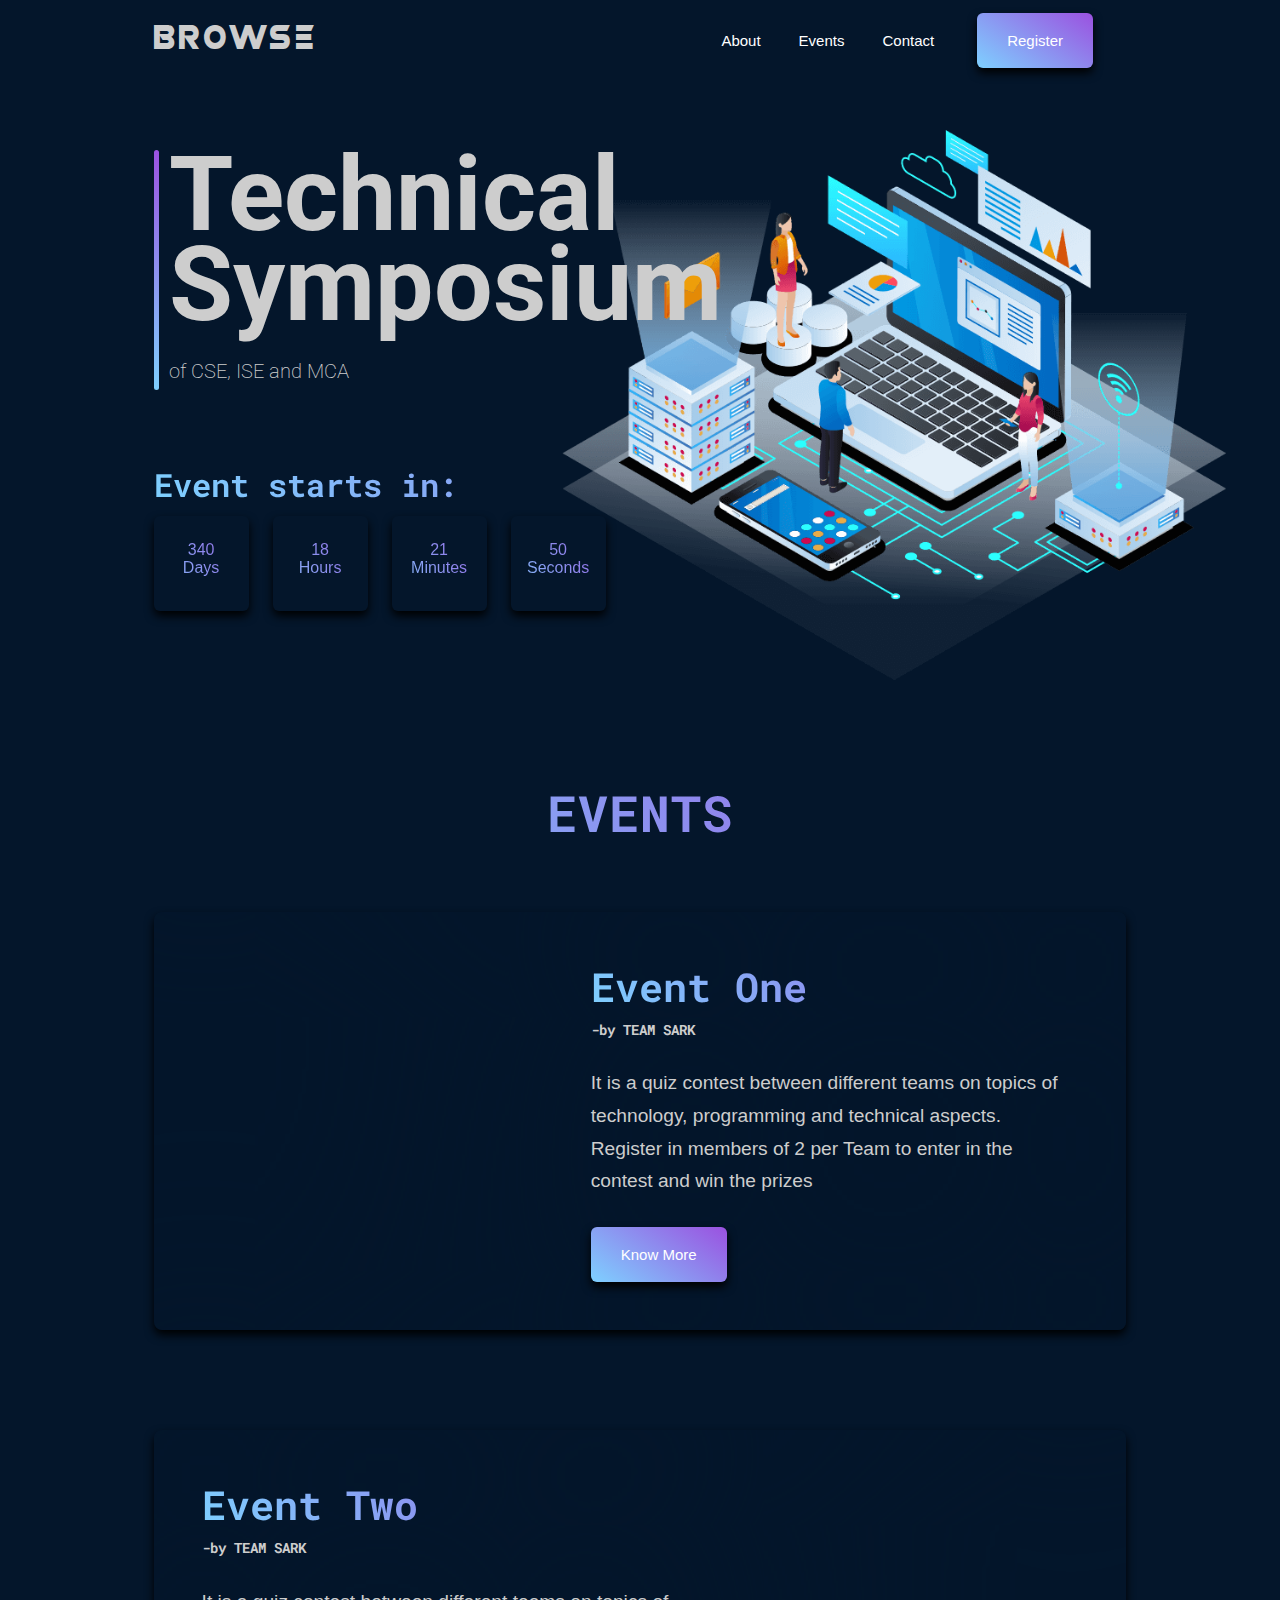
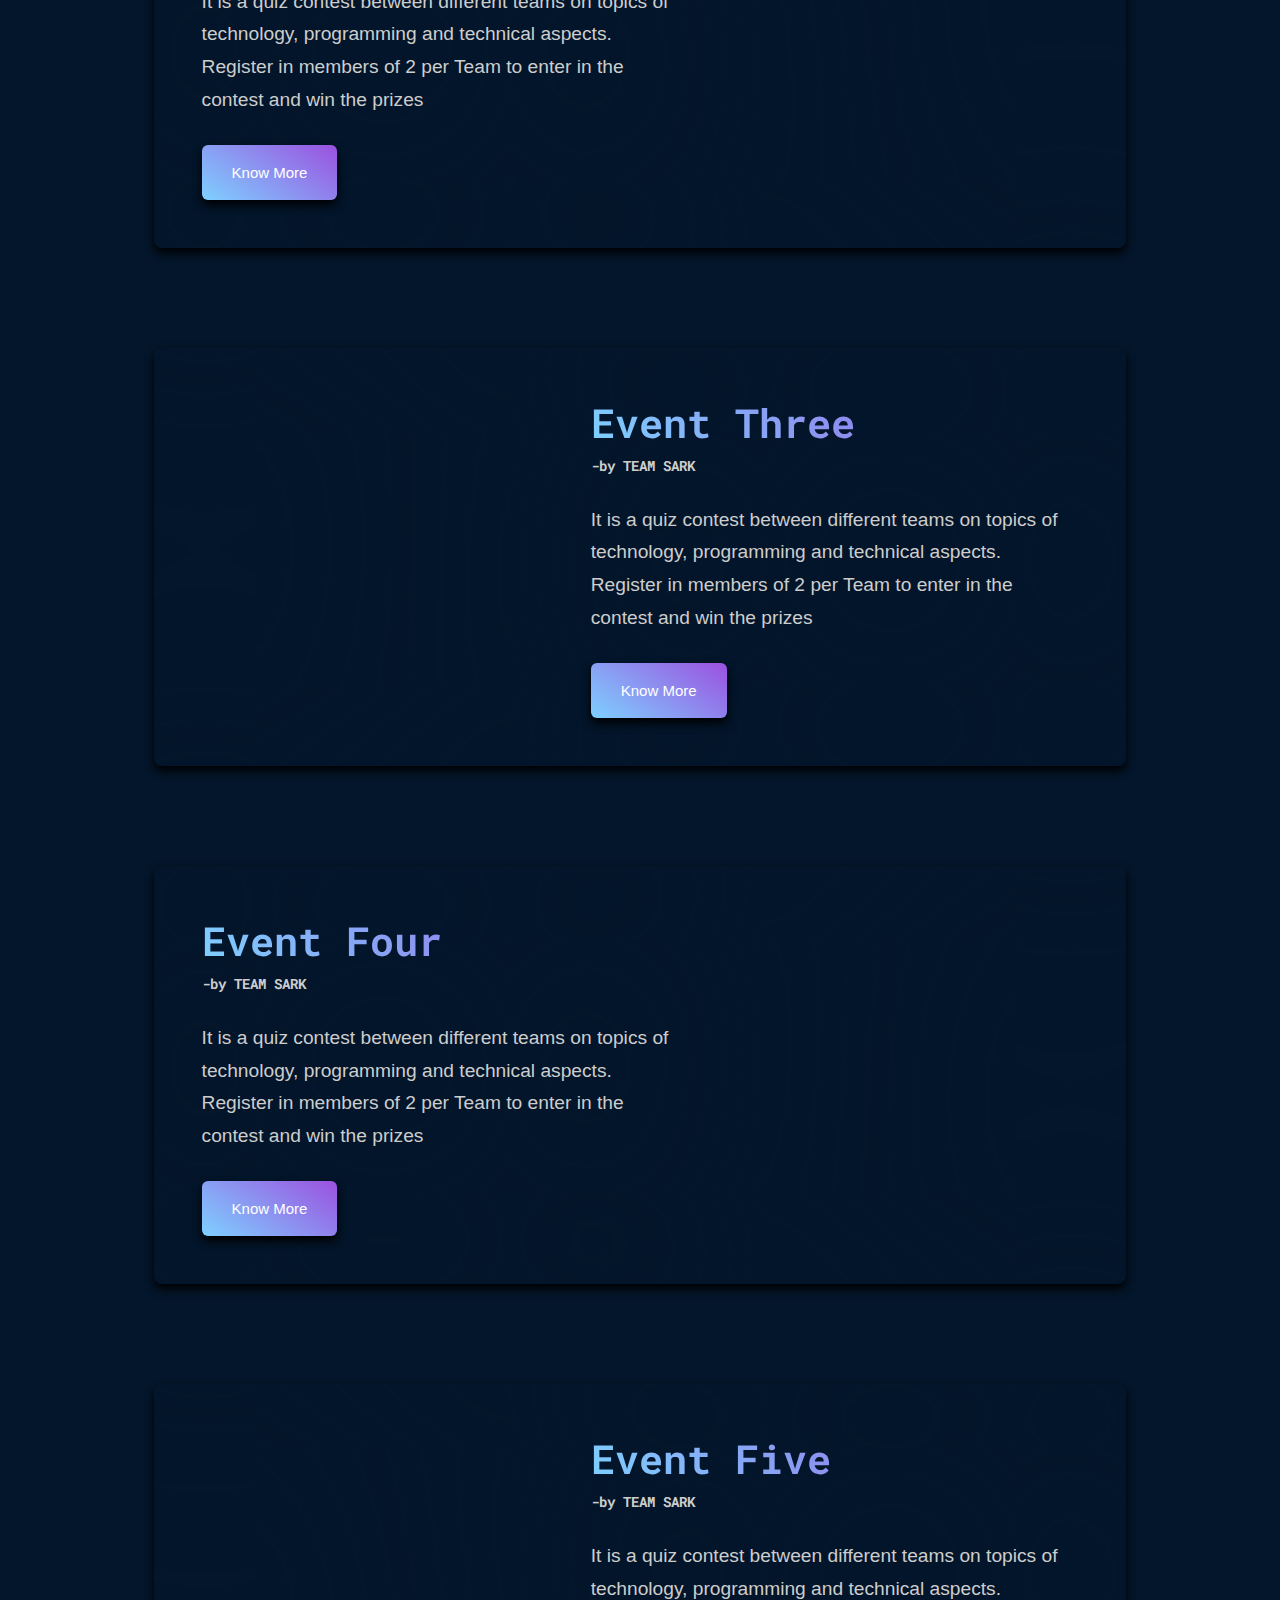
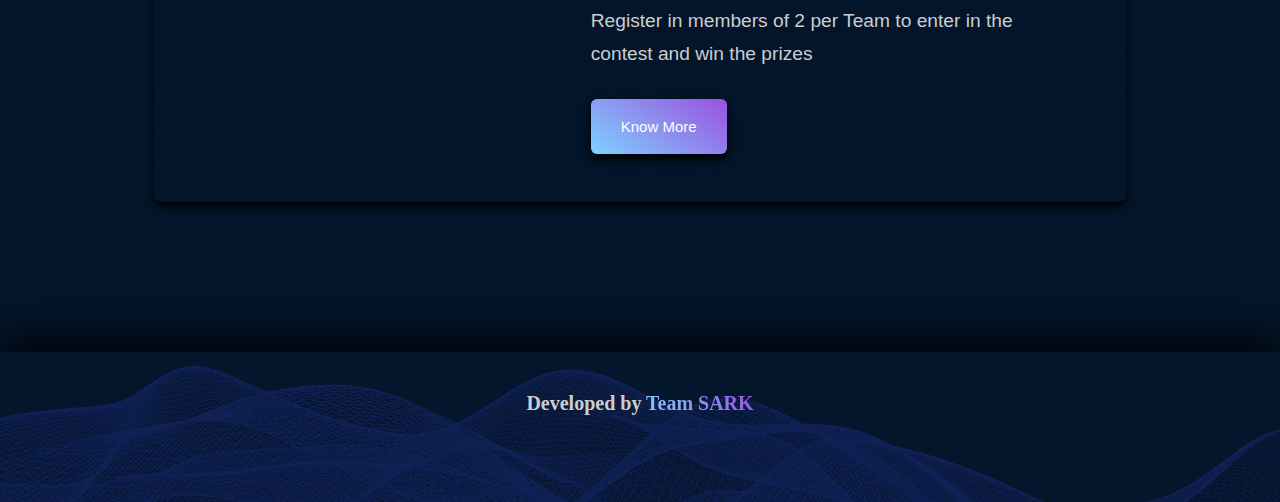
==== commit ca288995: "update" ====
--- a/index.html
+++ b/index.html
@@ -126,20 +126,6 @@
                     <button type="button" id="event_5_know_more" class="know_more_button gradient_button">Know More</button>
                 </div>
             </div>
-
-            <!--EVENT_6-->
-            <div class="event_box" id="event_box_6"> 
-                <div class="event_image" id="event_image_6_upper"></div>
-                <div class="event_description" id="event_description_6">
-                    <h1>Event Six</h1>
-                    <div class="event_organiser_tag" id="event_organiser_6">
-                        <span>-by TEAM SARK</span>
-                    </div>
-                    <p> It is a quiz contest between different teams on topics of technology, programming and technical aspects.<br>Register in members of 2 per Team to enter in the contest and win the prizes</p>
-                    <button type="button" id="event_6_know_more" class="know_more_button gradient_button">Know More</button>
-                </div>
-                <div class="event_image" id="event_image_6"></div>
-            </div>
         </div>
     </div>
 
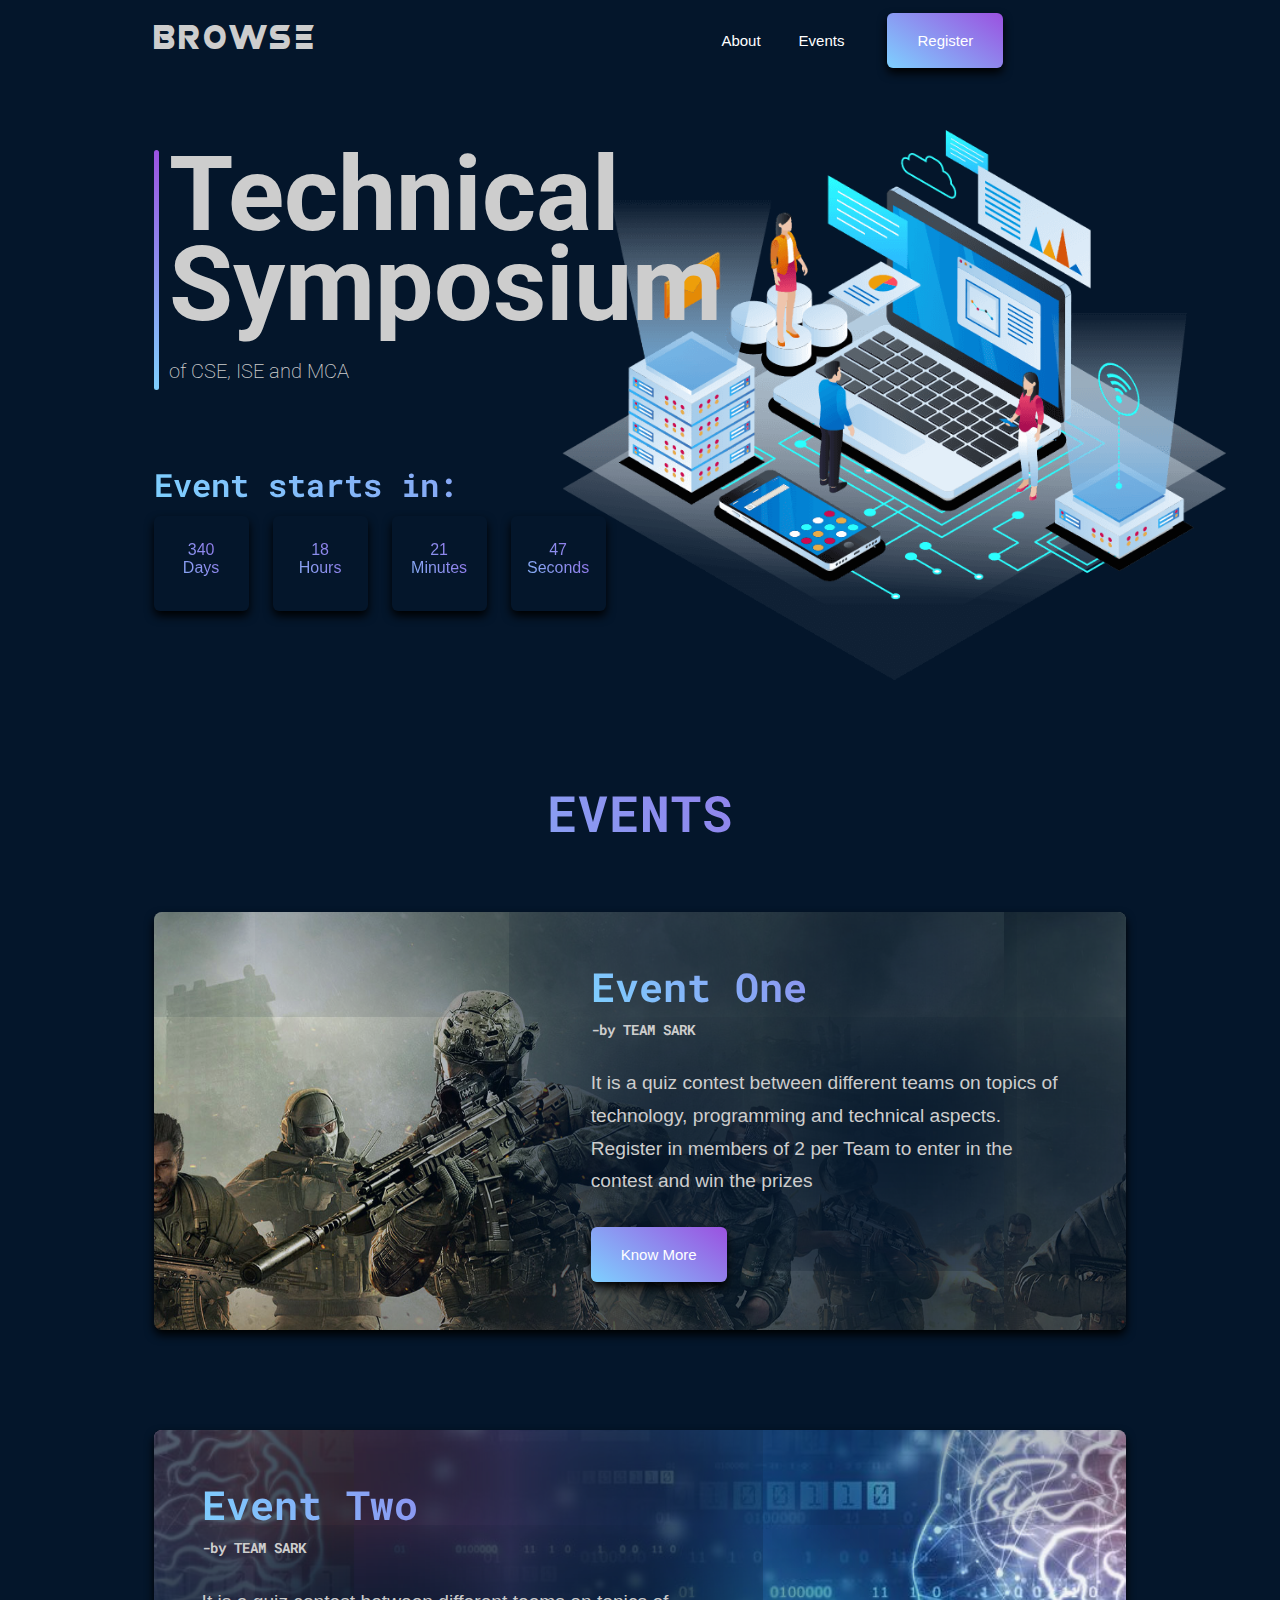
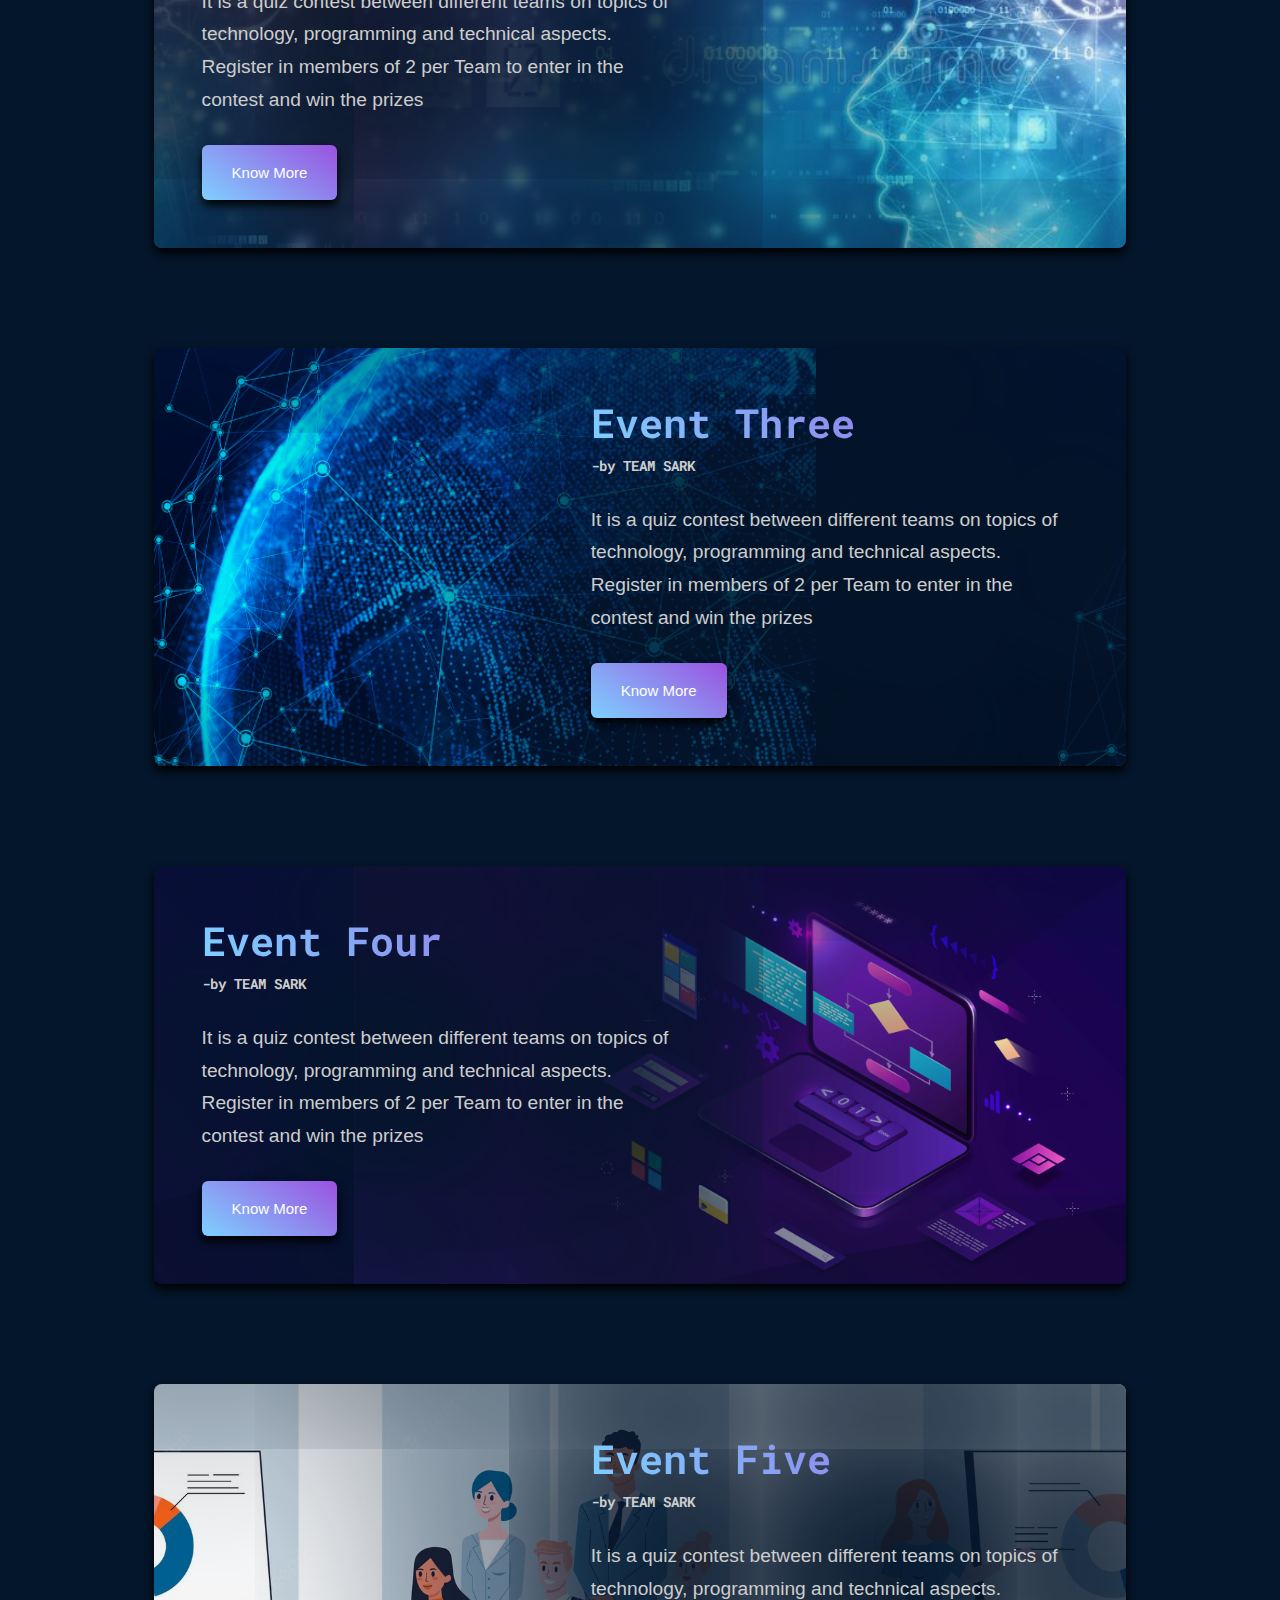
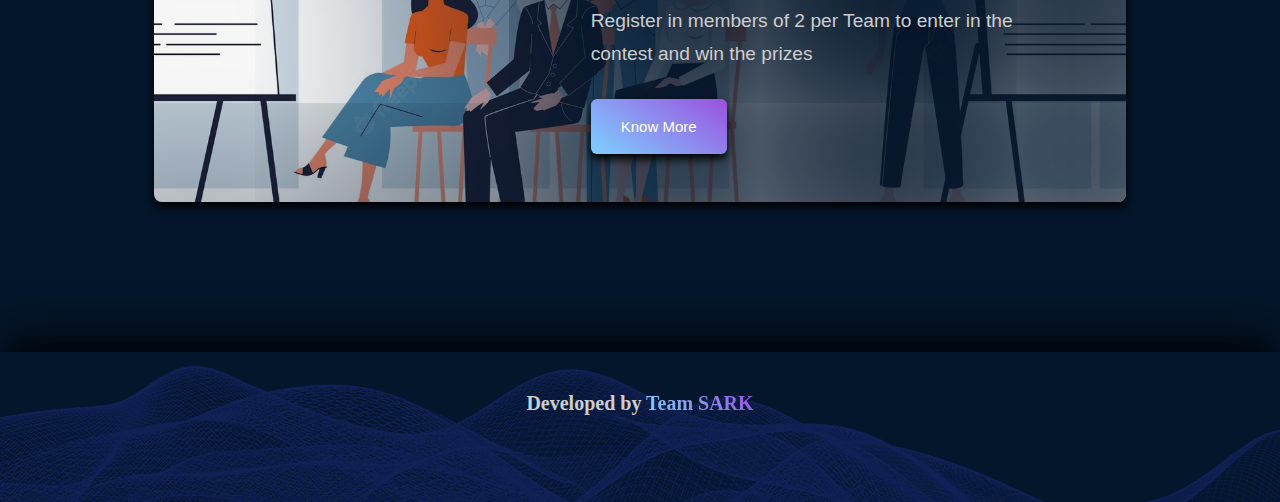
==== commit 9e1d8696: "Update - removed contact button" ====
--- a/index.html
+++ b/index.html
@@ -20,7 +20,6 @@
             <div id="navbar_button_box_desktop">
                 <button type="button" class="menu_button" id="about_btn">About</button>
                 <button type="button" class="menu_button" id="events_btn">Events</button>
-                <button type="button" class="menu_button" id="contact_btn">Contact</button>
                 <button type="button" class="register_button gradient_button" id="register_btn_nav">Register</button>
             </div>
         </div>
@@ -34,7 +33,6 @@
                     <li><a href="/registration-form.html">Register</a></li>
                     <li><a href="/about-page.html">About</a></li>
                     <li><a href="/events_page.html">Events</a></li>
-                    <li><a href="#">Contact</a></li>
                   </ul>
                 </div>
               </div>
--- a/assets/style.css
+++ b/assets/style.css
@@ -285,9 +285,6 @@
 
 }
 @media screen and (max-width: 415px){
-    /* .countdown_element_next_line {
-        margin-right: 100px;
-    } */
     .countdown_element:nth-child(odd){
         margin-left: calc(50% - 0.75em - 75px);
     }
@@ -328,35 +325,13 @@
         font-size: 45px;
     }
 }
-/* .section_2_header::before {
-    content: "";
-    position: absolute;
-    top: 796px;
-    left: calc(25% - 93px - 20px);
-    height: 5px;
-    width: 25%;
-    border-radius: 5px;
-    background: linear-gradient(35deg, rgb(126,208,255)0%, rgb(155,81,224)100%);
-    box-shadow: 0px -10 20px 3px #000;
-}
-.section_2_header::after {
-    content: "";
-    position: absolute;
-    top: 796px;
-    right: calc(25% - 93px - 20px);
-    height: 5px;
-    width: 25%;
-    border-radius: 5px;
-    background: linear-gradient(215deg, rgb(126,208,255)0%, rgb(155,81,224)100%);
-    box-shadow: 0px -10 20px 3px #000;
-} */
 .event_box{
     position: relative;
     display: flex;
     flex-wrap: wrap;
     background-image: url(https://i0.wp.com/css-tricks.com/wp-content/uploads/2022/03/tailwind-wordpress.jpg?w=1200&ssl=1);
     background-size: cover;
-    background-position: -390px;
+    background-position: -310px;
     border-radius: 8px;
     align-items: center;
     color: var(--text_color);
@@ -366,6 +341,23 @@
     overflow: hidden;
     transition: ease all .5s;
     font-family: 'Montserrat', sans-serif;
+}
+#event_box_1 {
+    background-image: url(./event-1-img.jpg);
+    background-size: 1000px;
+    background-position: -150px -20px;
+}
+#event_box_2 {
+    background-image: url(./event-2-img.jpg);
+}
+#event_box_3 {
+    background-image: url(./event-3-img.jpg);
+}
+#event_box_4 {
+    background-image: url(./event-4-img.jpg);
+}
+#event_box_5 {
+    background-image: url(./event-5-img.jpg);
 }
 .event_image{
     width: 40%;
@@ -431,14 +423,40 @@
     background-position: -390px;
     transition: ease all .5s;
 }
+
 @media screen and (max-width: 780px){
     .event_image{
         background-image: url(https://i0.wp.com/css-tricks.com/wp-content/uploads/2022/03/tailwind-wordpress.jpg?w=1200&ssl=1);
         background-position-x:-200px;
         background-position-y:-80px;
-        height: 200px;
+        height: 300px;
         width: 100%;
         flex: 100%;
+    }
+    #event_image_1 {
+        background-image: url(./event-1-img.jpg);
+        background-repeat: no-repeat;
+        background-position: -300px -120px;
+    }
+    #event_image_2_upper {
+        background-image: url(./event-2-img.jpg);
+        background-repeat: no-repeat;
+        background-position: -50px -120px;
+    }
+    #event_image_3 {
+        background-image: url(./event-3-img.jpg);
+        background-repeat: no-repeat;
+    }
+    #event_image_4_upper {
+        background-image: url(./event-4-img.jpg);
+        background-size: 800px;
+        background-repeat: no-repeat;
+        background-position: center;
+    }
+    #event_image_5 {
+        background-image: url(./event-5-img.jpg);
+        background-repeat: no-repeat;
+        background-position: -500px -200px;
     }
     .event_description{
         width: 100%;
@@ -479,6 +497,37 @@
     .event_box {
         margin-bottom: 60px;
     }
+}
+@media screen and (max-width: 450px){
+    #event_image_1 {
+        background-image: url(./event-1-img.jpg);
+        background-repeat: no-repeat;
+        background-size: 600px;
+        background-position: center;
+    }
+    #event_image_2_upper {
+        background-image: url(./event-2-img.jpg);
+        background-size: 500px;
+        background-repeat: no-repeat;
+        background-position: center;
+    }
+    #event_image_3 {
+        background-image: url(./event-3-img.jpg);
+        background-repeat: no-repeat;
+    }
+    #event_image_4_upper {
+        background-image: url(./event-4-img.jpg);
+        background-size: 800px;
+        background-repeat: no-repeat;
+        background-position: center;
+    }
+    #event_image_5 {
+        background-image: url(./event-5-img.jpg);
+        background-repeat: no-repeat;
+        background-size: 700px;
+        background-position: center;
+    }
+    
 }
 /* -------------------------------------------------------------------------ABOUT PAGE------ */
 
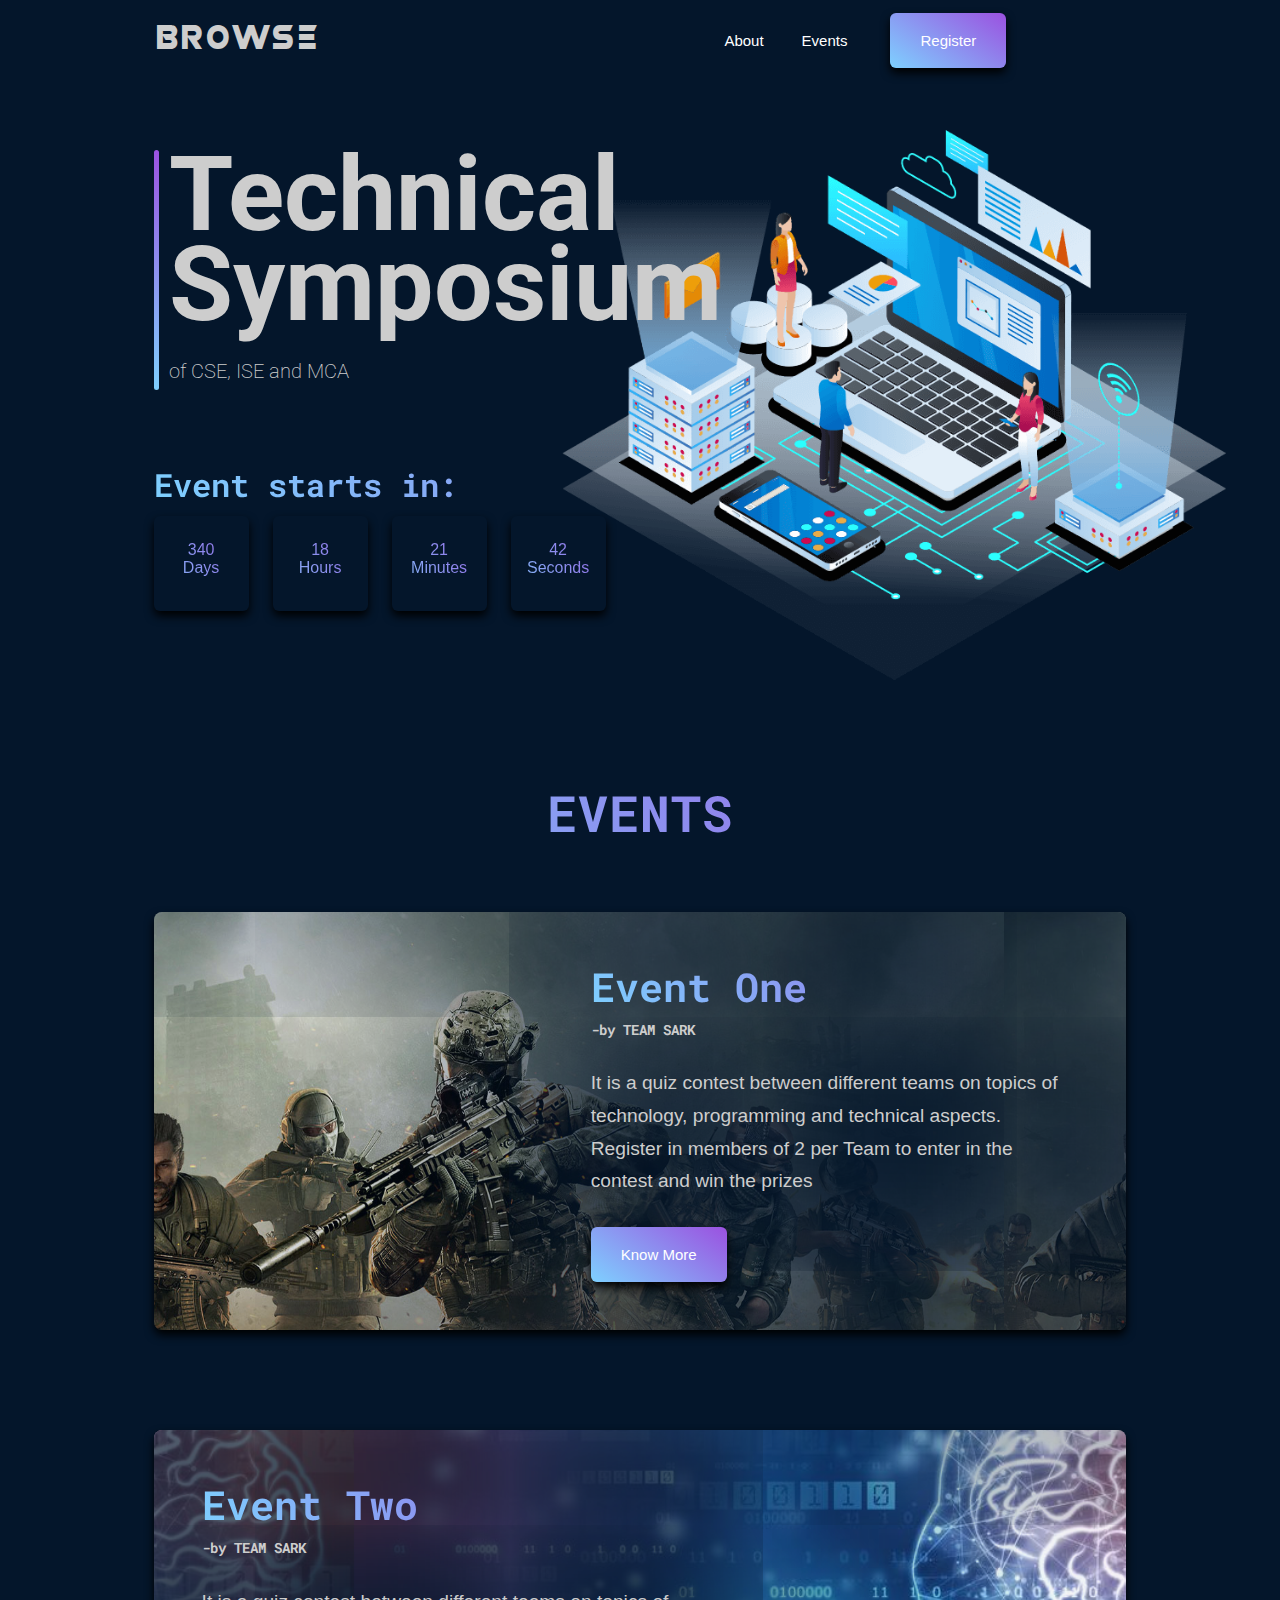
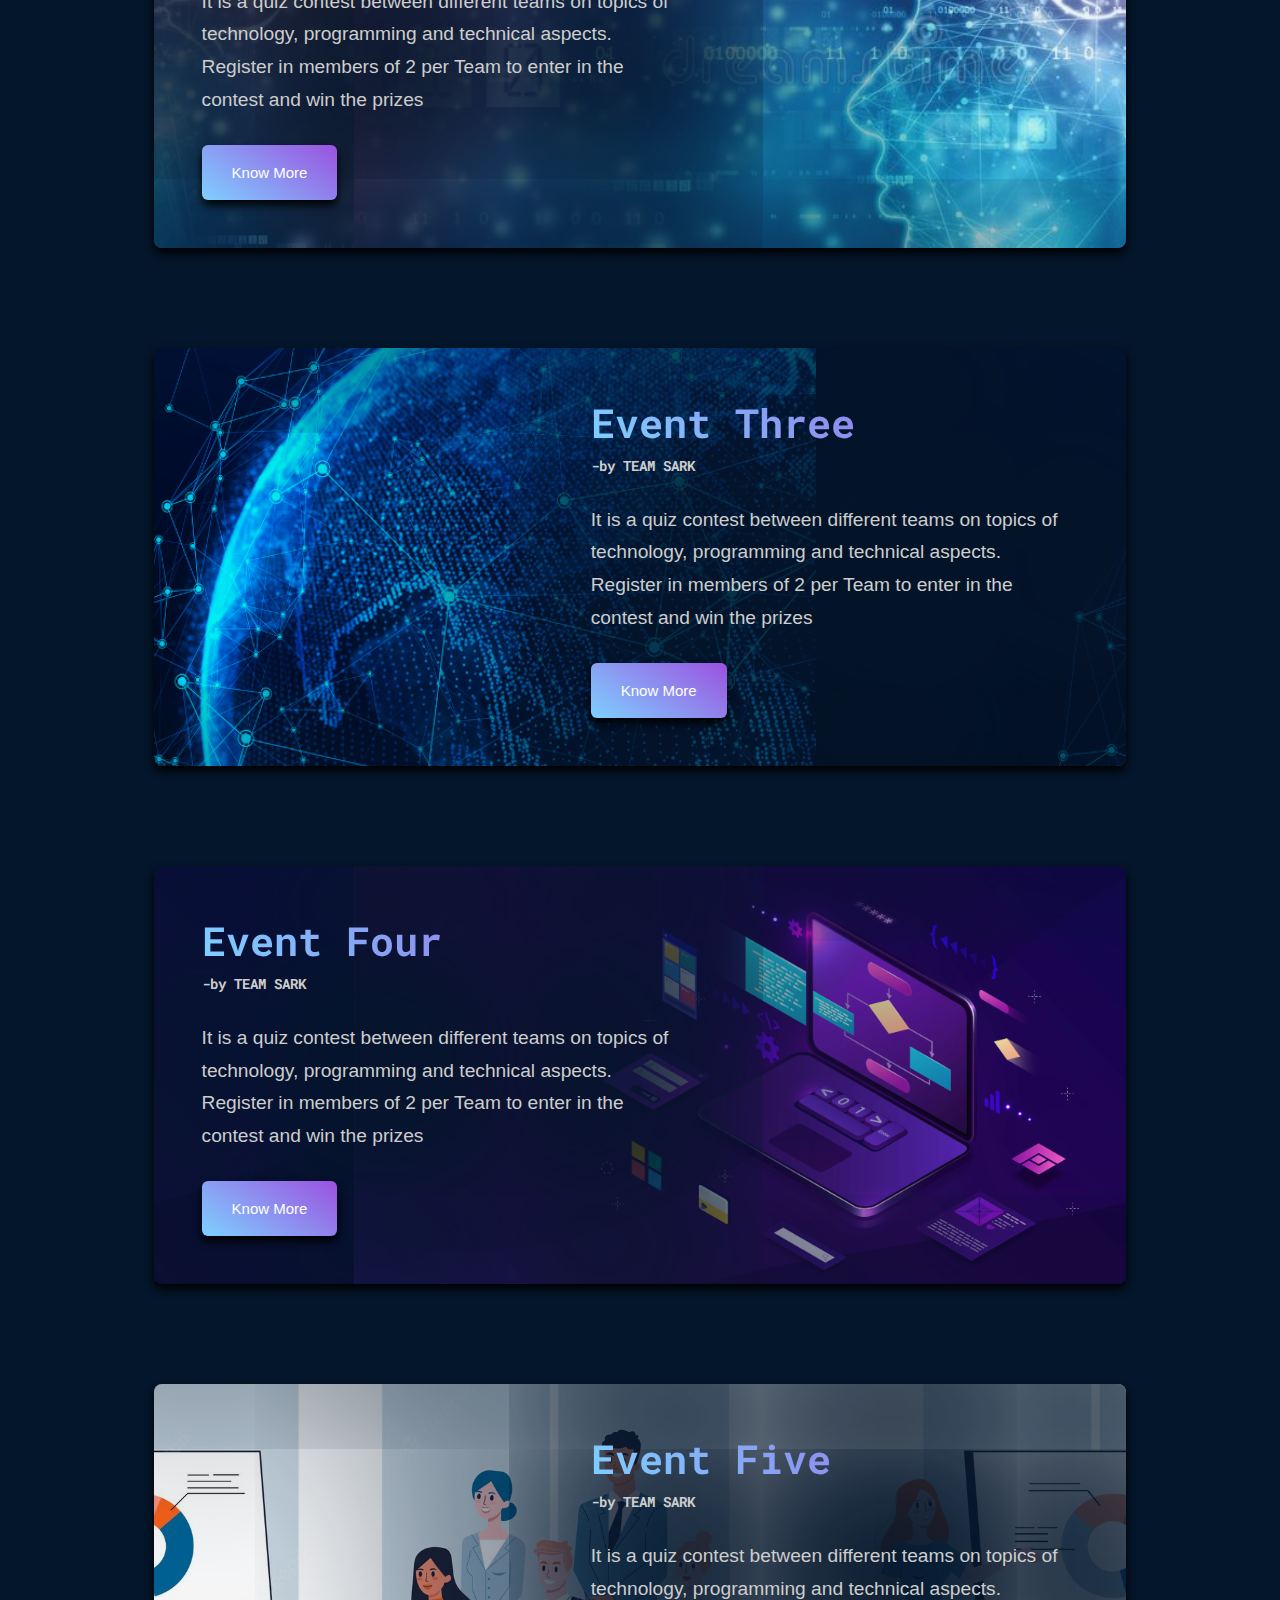
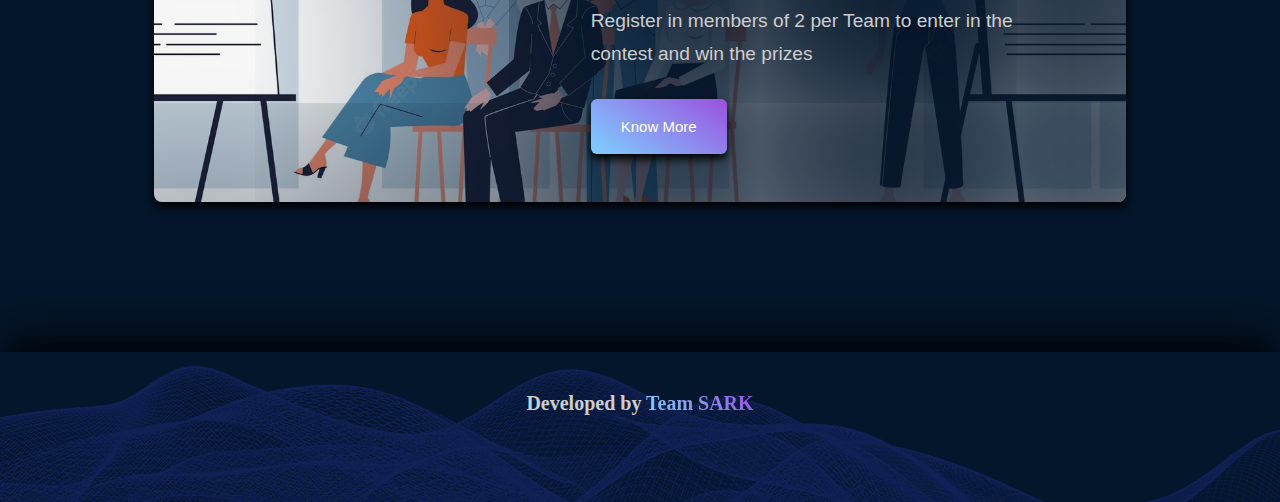
==== commit 5f5beb5a: "Update index.html" ====
--- a/index.html
+++ b/index.html
@@ -14,6 +14,16 @@
     <div class="wrapper">
 
         <div class="navbar">
+            <div class="globe">
+                <script src="https://cdn.lordicon.com/xdjxvujz.js"></script>
+                <lord-icon
+                    src="https://cdn.lordicon.com/gqzfzudq.json"
+                    trigger="loop"
+                    colors="primary:#84b3f8,secondary:#84b3f8"
+                    stroke="60"
+                    style="width:40px;height:40px;margin-top: 6px;margin-right: 3px;z-index: 103;">
+                </lord-icon>
+            </div>
             <div class="browse_logo">
                 <span onclick="goToHomePage();">BROWSE</span>
             </div>
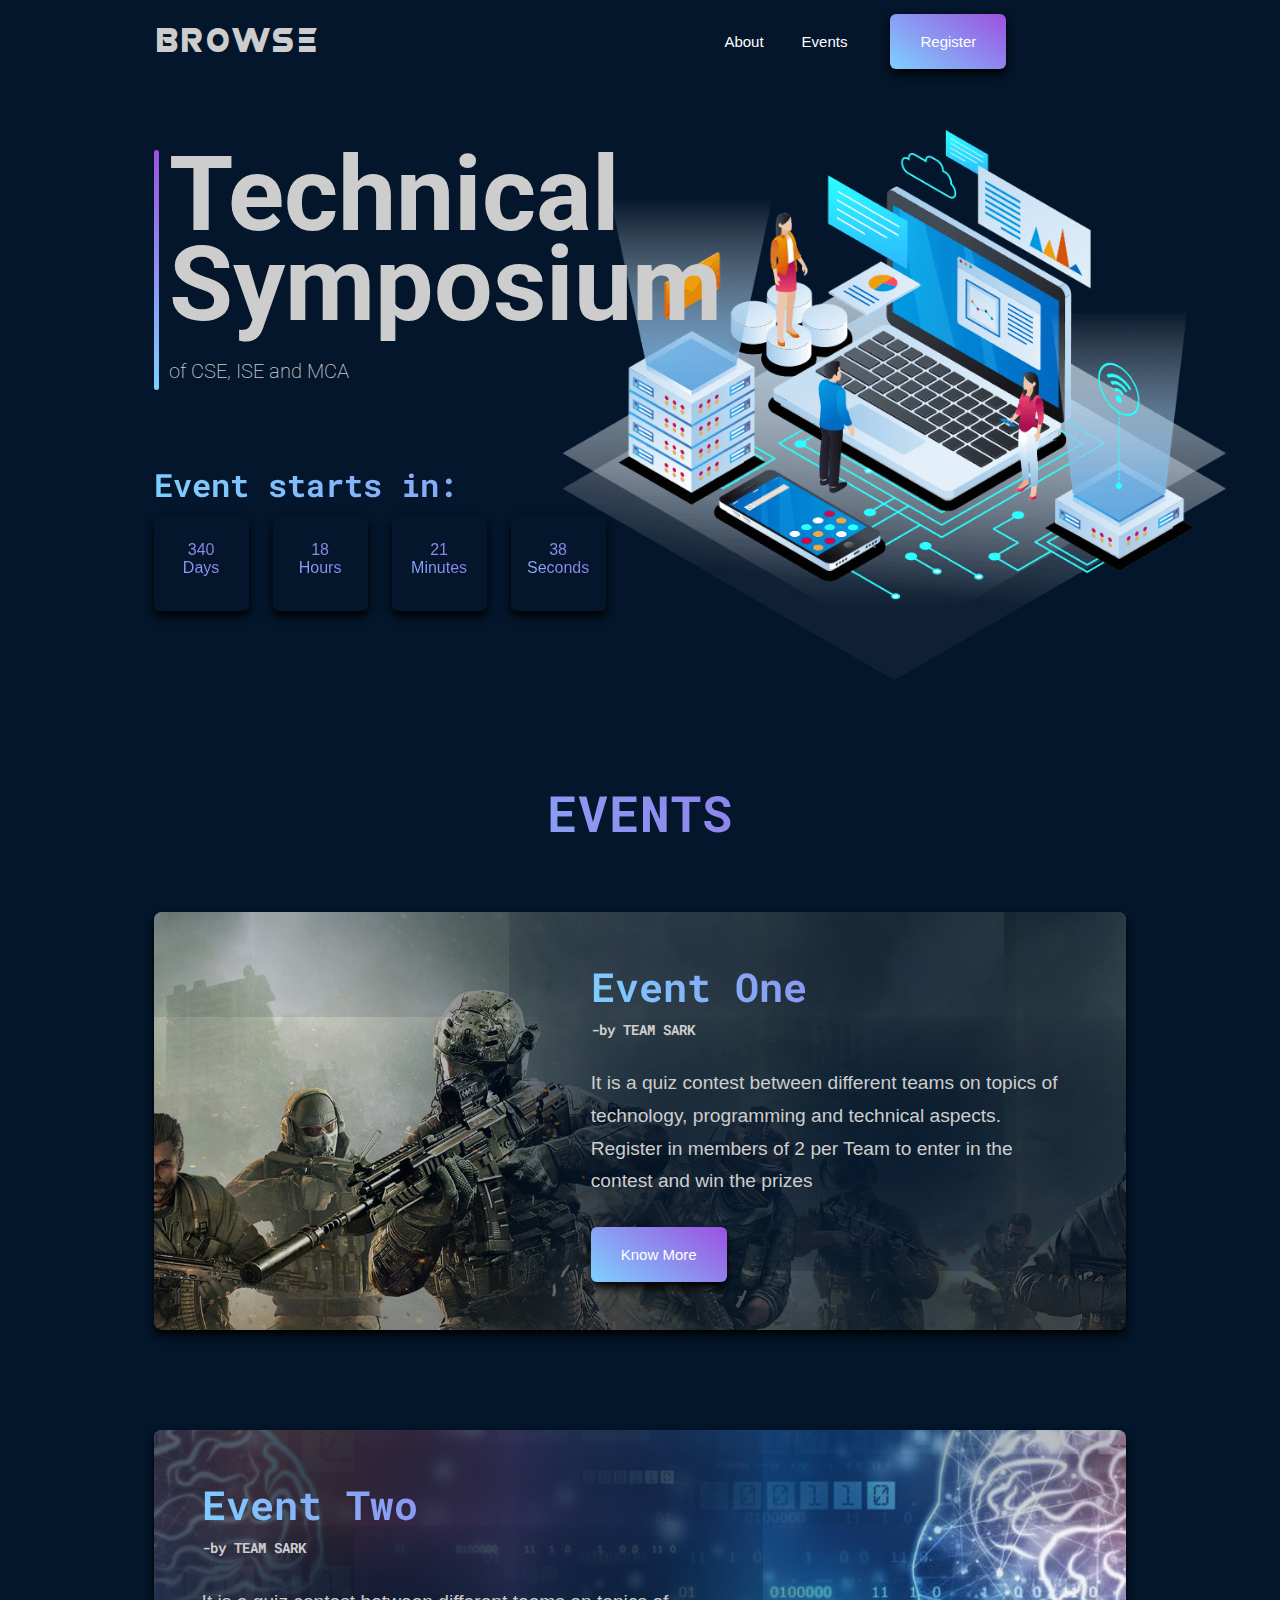
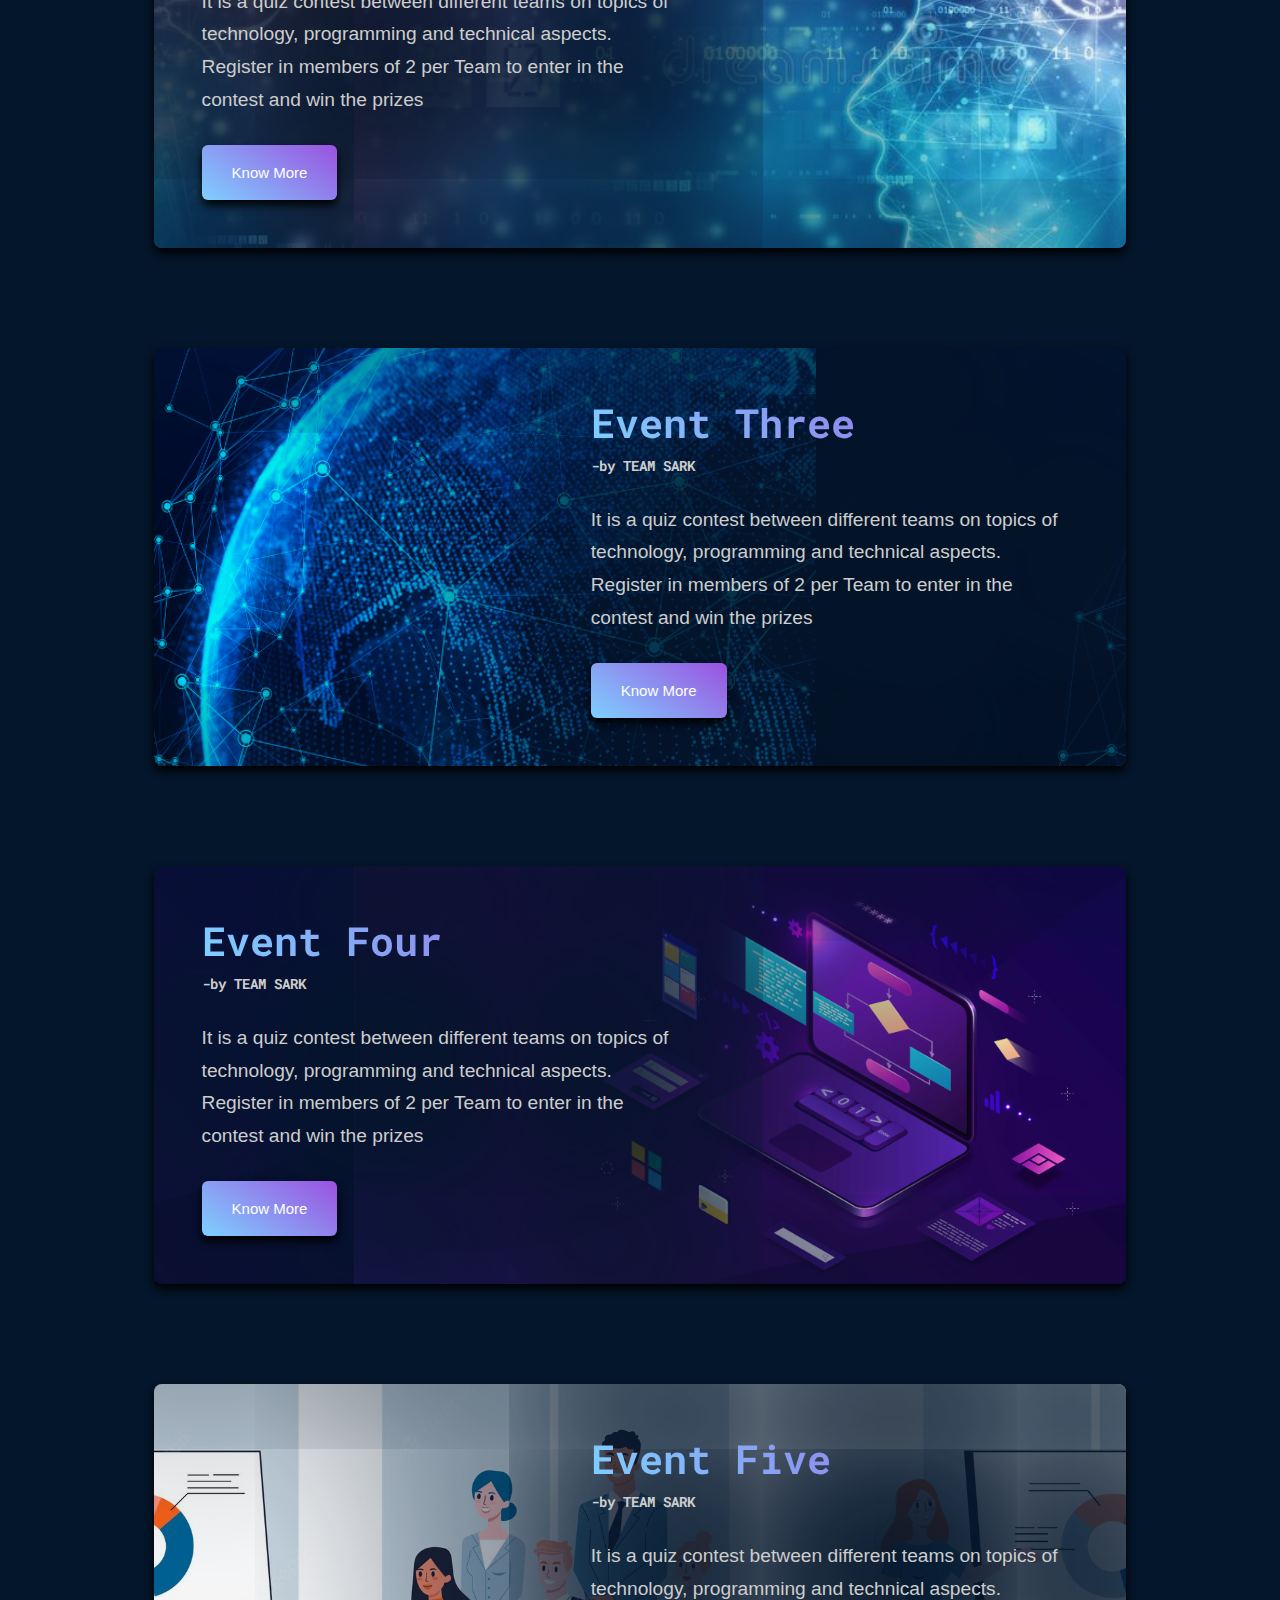
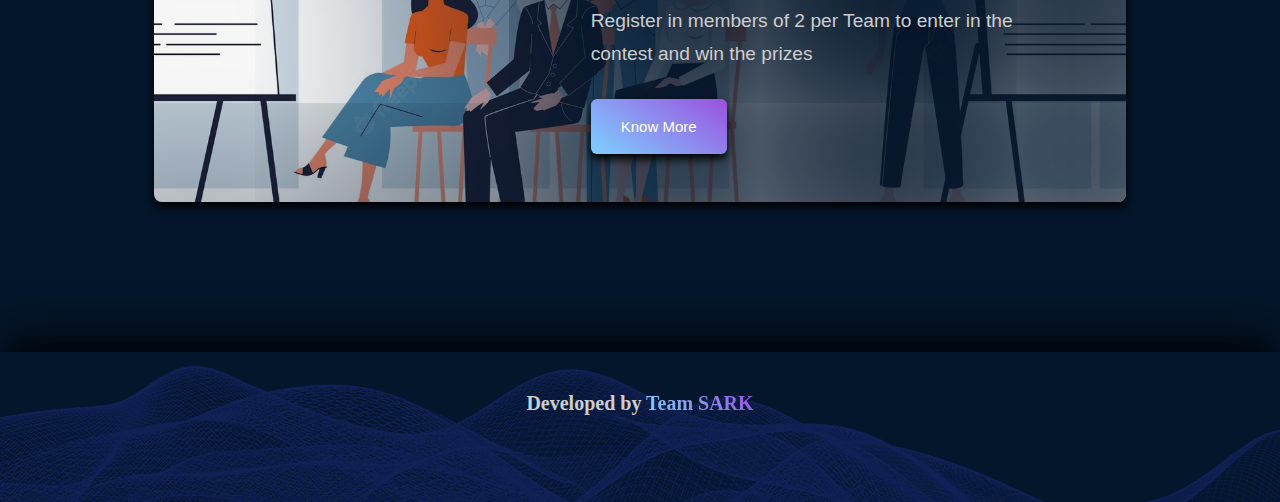
==== commit d7191349: "Update - fixed globe" ====
--- a/index.html
+++ b/index.html
@@ -21,7 +21,7 @@
                     trigger="loop"
                     colors="primary:#84b3f8,secondary:#84b3f8"
                     stroke="60"
-                    style="width:40px;height:40px;margin-top: 6px;margin-right: 3px;z-index: 103;">
+                    style="width:40px;height:40px;margin-right: 3px;z-index: 103;">
                 </lord-icon>
             </div>
             <div class="browse_logo">
--- a/assets/style.css
+++ b/assets/style.css
@@ -43,12 +43,13 @@
     padding-top: 13px;
     margin-bottom: 80px;
     z-index: 100;
+    align-items: center;
 }
 
 .browse_logo {
     /* overflow: hidden; */
     position: relative;
-    padding-top: 10px;
+    padding-top: 0px;
     width:145px;
     height: fit-content;
     margin-right: calc(100% - 145px - 420px);
@@ -822,7 +823,7 @@
 .menu-wrap {
     display: none;
     position: fixed;
-    top: 10.5px;
+    top: 16.5px;
     left: calc(100vw - 50px - 30px);
     z-index: 1;
   }
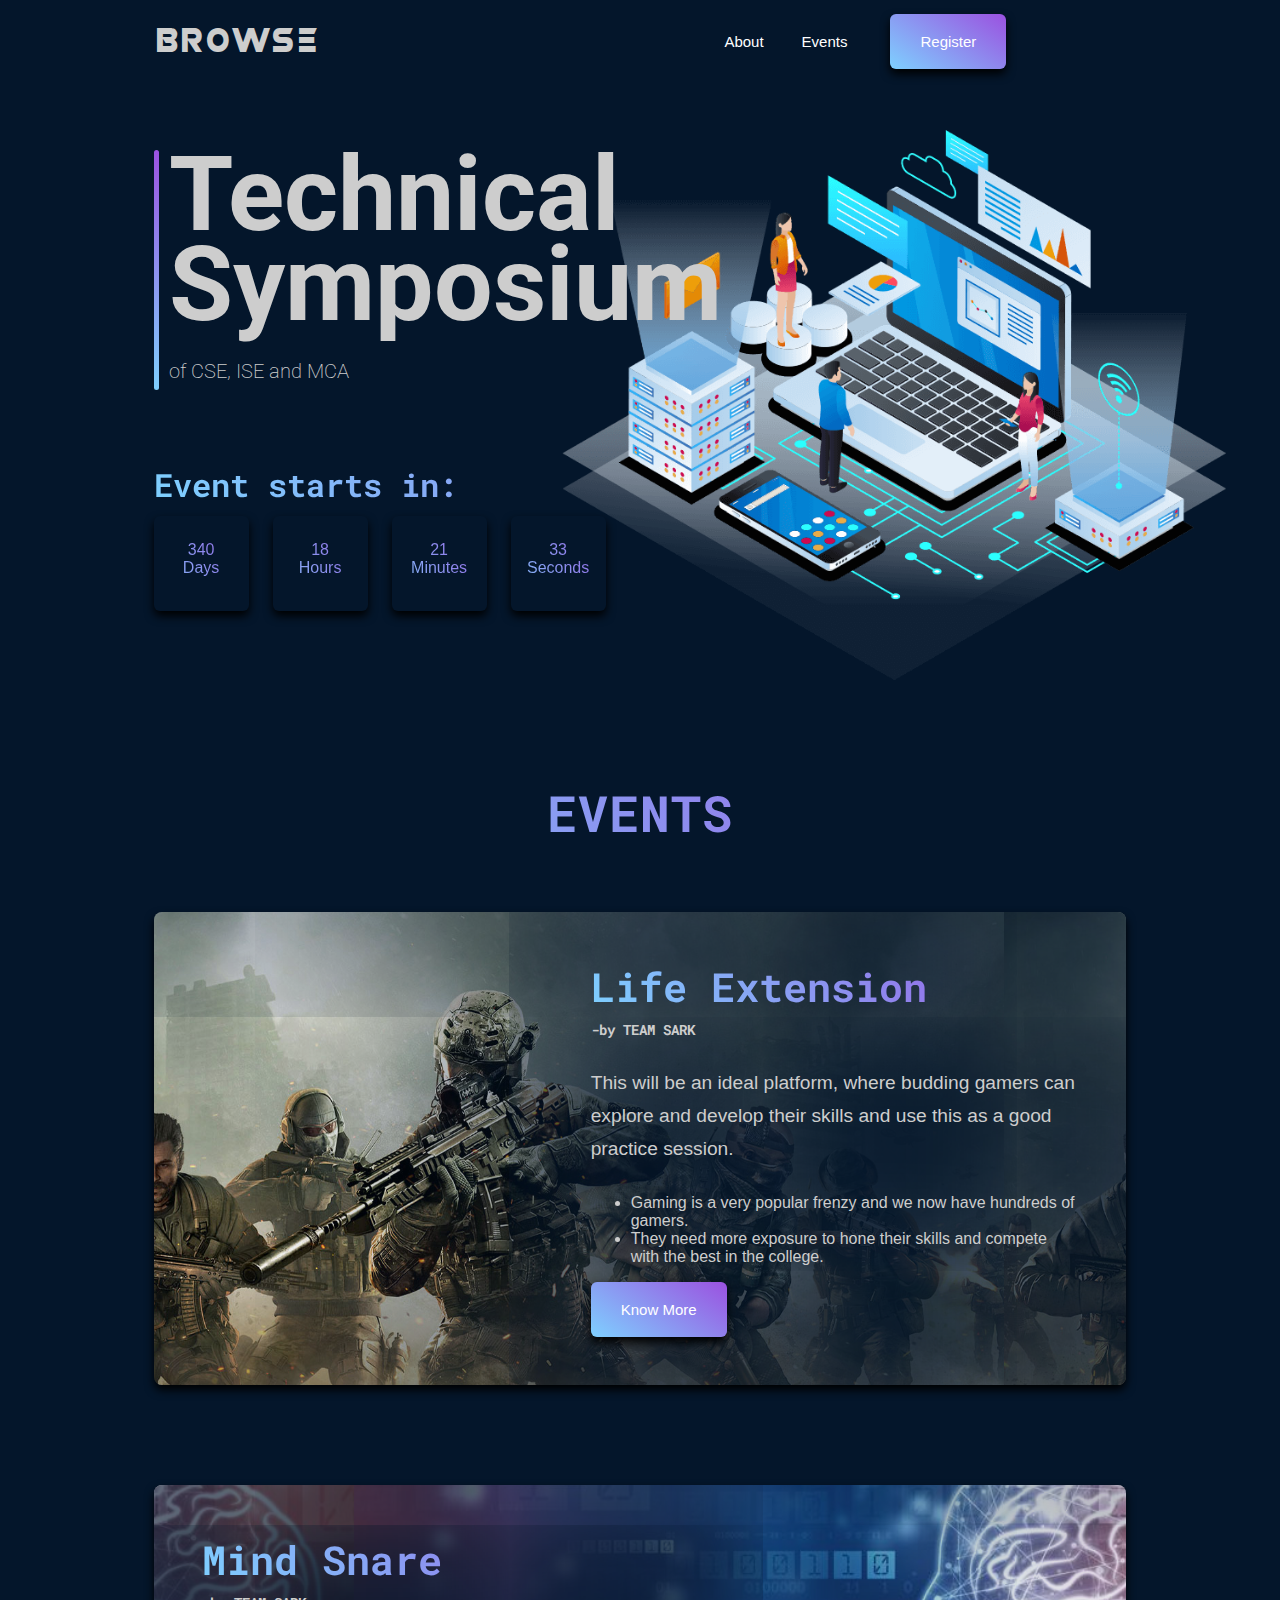
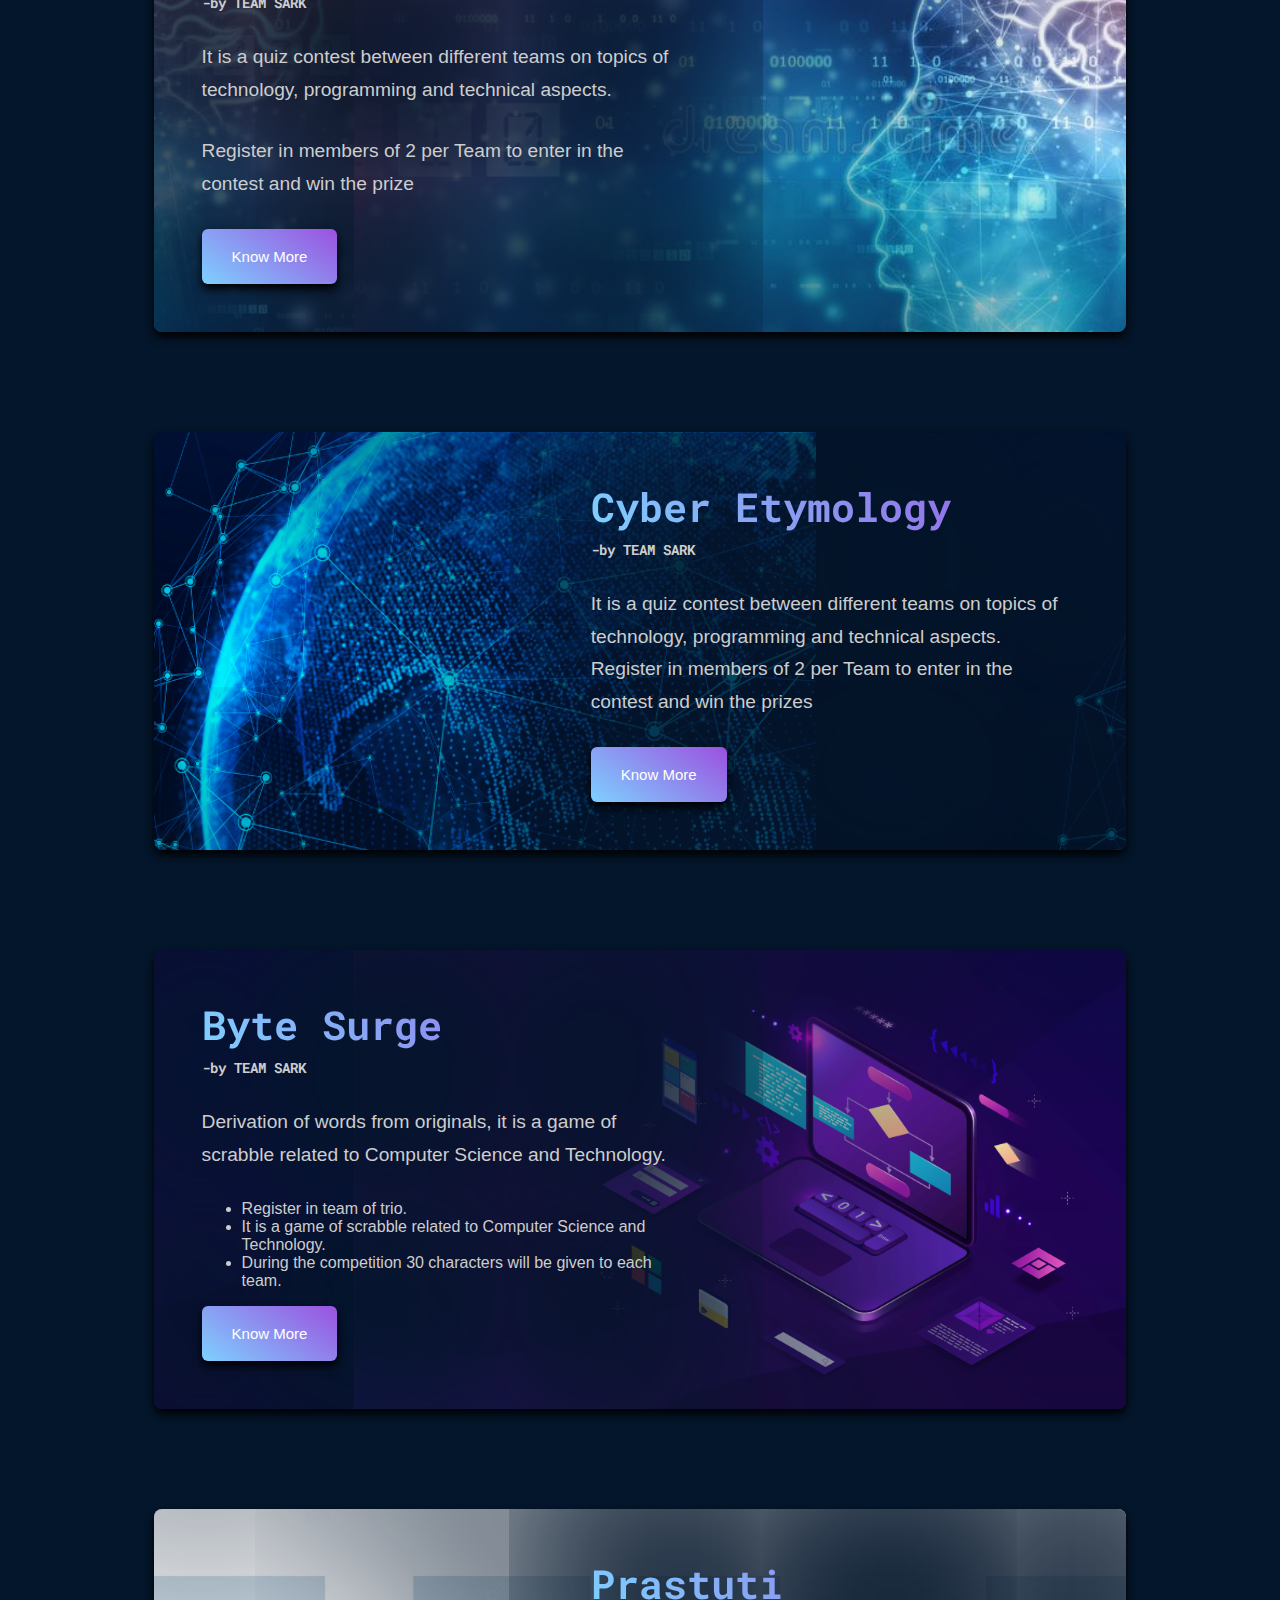
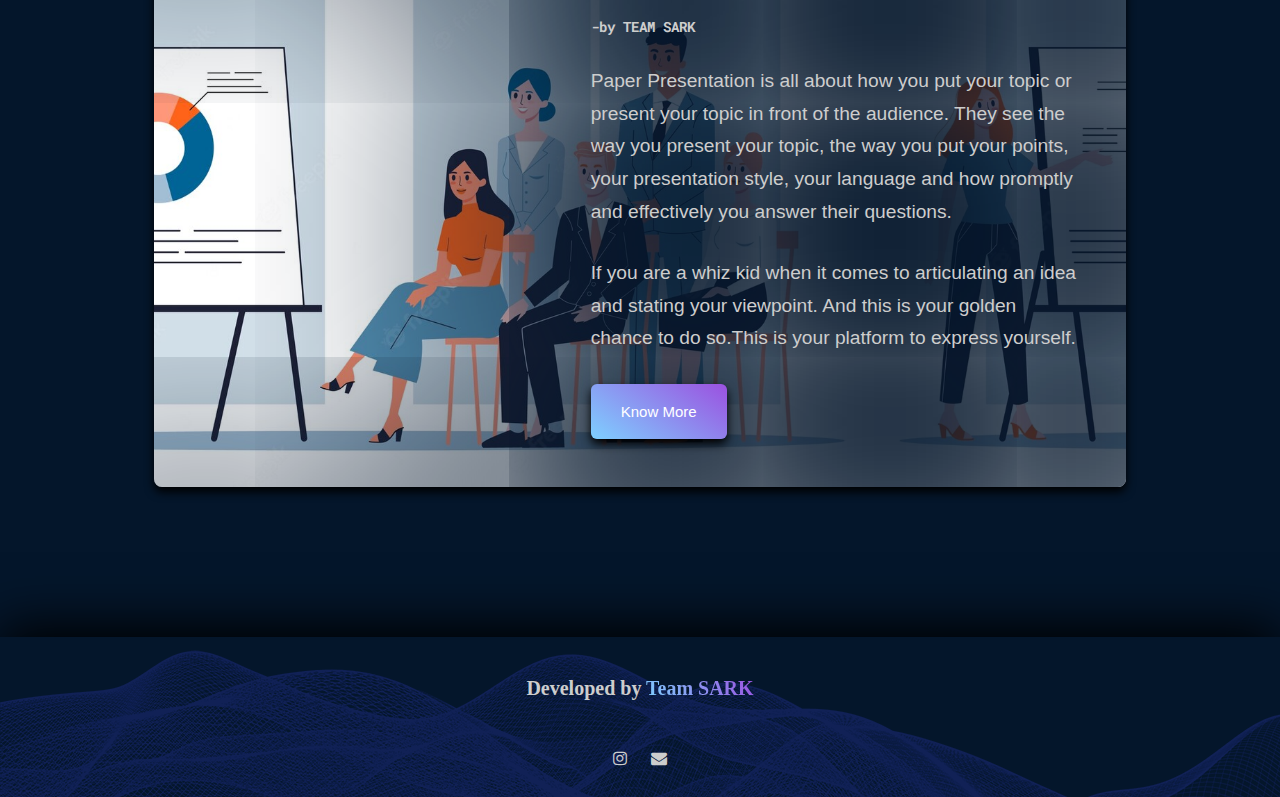
==== commit 64681d7d: "Final update" ====
--- a/index.html
+++ b/index.html
@@ -1,26 +1,30 @@
 <!DOCTYPE html>
 <html lang="en">
+
 <head>
     <meta charset="UTF-8">
     <meta http-equiv="X-UA-Compatible" content="IE=edge">
     <meta name="viewport" content="width=device-width, initial-scale=1.0, minimum-scale=1">
     <link rel="stylesheet" type="text/css" rel="noopener" target="_blank" href="./assets/style.css">
     <link href="https://fonts.googleapis.com/css2?family=Roboto:wght@700&display=swap" rel="stylesheet">
-    <link href="https://fonts.googleapis.com/css2?family=Roboto+Mono:wght@700&display=swap" rel="stylesheet">  
+    <link href="https://fonts.googleapis.com/css2?family=Roboto+Mono:wght@700&display=swap" rel="stylesheet">
+
+    <link href="https://cdnjs.cloudflare.com/ajax/libs/font-awesome/4.3.0/css/font-awesome.css" rel="stylesheet"
+        type='text/css'>
+    <link href="https://maxcdn.bootstrapcdn.com/font-awesome/4.1.0/css/font-awesome.min.css" rel="stylesheet">
+    <link rel="icon" href="/assets/globe-logo.png">
     <title>Browse 2K22 | Home</title>
 </head>
+
 <body>
-    
+
     <div class="wrapper">
 
         <div class="navbar">
             <div class="globe">
                 <script src="https://cdn.lordicon.com/xdjxvujz.js"></script>
-                <lord-icon
-                    src="https://cdn.lordicon.com/gqzfzudq.json"
-                    trigger="loop"
-                    colors="primary:#84b3f8,secondary:#84b3f8"
-                    stroke="60"
+                <lord-icon src="https://cdn.lordicon.com/gqzfzudq.json" trigger="loop"
+                    colors="primary:#84b3f8,secondary:#84b3f8" stroke="60"
                     style="width:40px;height:40px;margin-right: 3px;z-index: 103;">
                 </lord-icon>
             </div>
@@ -35,103 +39,149 @@
         </div>
         <div class="menu-wrap">
             <input type="checkbox" class="toggler" id="menu_toggler">
-            <div class="hamburger"><div></div></div>
+            <div class="hamburger">
+                <div></div>
+            </div>
             <div class="menu">
-              <div>
-                <div class="menu_circle">
-                  <ul>
-                    <li><a href="/registration-form.html">Register</a></li>
-                    <li><a href="/about-page.html">About</a></li>
-                    <li><a href="/events_page.html">Events</a></li>
-                  </ul>
-                </div>
-              </div>
+                <div>
+                    <div class="menu_circle">
+                        <ul>
+                            <li><a href="/registration-form.html">Register</a></li>
+                            <li><a href="/about-page.html">About</a></li>
+                            <li><a href="/events_page.html">Events</a></li>
+                        </ul>
+                    </div>
+                </div>
             </div>
         </div>
 
         <div class="section_1 landing_display">
             <h1 class="section_1_header">Technical<br>Symposium</h1>
             <p>of CSE, ISE and MCA</p>
-            <div class="illustration_1"><img class="animated" src="./assets/hero-img.png" alt="Illustration" style="height: 550px;"></div>
+            <div class="illustration_1"><img class="animated" src="./assets/hero-img.png" alt="Illustration"
+                    style="height: 550px;"></div>
 
             <div class="container_countdown">
                 <h1 id="headline_countdown">Event starts in:</h1>
-                <div id="countdown"> 
-                    <div class="countdown_element" ><span id="days"></span><br>Days</div>
-                    <div class="countdown_element countdown_element_next_line" ><span id="hours"></span><br>Hours</div>
-                    <div class="countdown_element" ><span id="minutes"></span><br>Minutes</div>
-                    <div class="countdown_element" ><span id="seconds"></span><br>Seconds</div>
-                </div>
-              </div>
+                <div id="countdown">
+                    <div class="countdown_element"><span id="days"></span><br>Days</div>
+                    <div class="countdown_element countdown_element_next_line"><span id="hours"></span><br>Hours</div>
+                    <div class="countdown_element"><span id="minutes"></span><br>Minutes</div>
+                    <div class="countdown_element"><span id="seconds"></span><br>Seconds</div>
+                </div>
+            </div>
         </div>
 
         <div class="section_2 events_list_display">
             <h1 class="events section_2_header">EVENTS</h1>
 
             <!--EVENT_1-->
-            <div class="event_box" id="event_box_1"> 
+            <div class="event_box" id="event_box_1">
                 <div class="event_image" id="event_image_1"></div>
                 <div class="event_description" id="event_description_1">
-                    <h1>Event One</h1>
+                    <h1>Life Extension</h1>
                     <div class="event_organiser_tag" id="event_organiser_1">
                         <span>-by TEAM SARK</span>
                     </div>
-                    <p> It is a quiz contest between different teams on topics of technology, programming and technical aspects.<br>Register in members of 2 per Team to enter in the contest and win the prizes</p>
-                    <button type="button" id="event_1_know_more" class="know_more_button gradient_button">Know More</button>
+                    <p class="font">
+                        This will be an ideal platform, where budding gamers can explore and develop their skills
+                        and use this as a
+                        good practice
+                        session.
+                    </p>
+                    <ul>
+                        <li><i class="icofont-check"></i> Gaming is a very popular frenzy and we now have
+                            hundreds of gamers.</li>
+                        <li><i class="icofont-check"></i> They need more exposure to hone their skills
+                            and compete with the best in the college. </li>
+                    </ul> <button type="button" id="event_1_know_more" class="know_more_button gradient_button">Know
+                        More</button>
                 </div>
             </div>
 
             <!--EVENT_2-->
-            <div class="event_box" id="event_box_2"> 
+            <div class="event_box" id="event_box_2">
                 <div class="event_image" id="event_image_2_upper"></div>
                 <div class="event_description" id="event_description_2">
-                    <h1>Event Two</h1>
+                    <h1>Mind Snare</h1>
                     <div class="event_organiser_tag" id="event_organiser_2">
                         <span>-by TEAM SARK</span>
                     </div>
-                    <p> It is a quiz contest between different teams on topics of technology, programming and technical aspects.<br>Register in members of 2 per Team to enter in the contest and win the prizes</p>
-                    <button type="button" id="event_2_know_more" class="know_more_button gradient_button">Know More</button>
+                    <p class="font">
+                        It is a quiz contest between different teams on topics of technology,
+                        programming and
+                        technical
+                        aspects.
+                    </p>
+                    <p>
+                        Register in members of 2 per Team to enter in the contest
+                        and win the prize
+                    </p> <button type="button" id="event_2_know_more" class="know_more_button gradient_button">Know
+                        More</button>
                 </div>
                 <div class="event_image" id="event_image_2"></div>
             </div>
 
             <!--EVENT_3-->
-            <div class="event_box" id="event_box_3"> 
+            <div class="event_box" id="event_box_3">
                 <div class="event_image" id="event_image_3"></div>
                 <div class="event_description" id="event_description_3">
-                    <h1>Event Three</h1>
+                    <h1>Cyber Etymology</h1>
                     <div class="event_organiser_tag" id="event_organiser_3">
                         <span>-by TEAM SARK</span>
                     </div>
-                    <p> It is a quiz contest between different teams on topics of technology, programming and technical aspects.<br>Register in members of 2 per Team to enter in the contest and win the prizes</p>
-                    <button type="button" id="event_3_know_more" class="know_more_button gradient_button">Know More</button>
+                    <p> It is a quiz contest between different teams on topics of technology, programming and technical
+                        aspects.<br>Register in members of 2 per Team to enter in the contest and win the prizes</p>
+                    <button type="button" id="event_3_know_more" class="know_more_button gradient_button">Know
+                        More</button>
                 </div>
             </div>
 
             <!--EVENT_4-->
-            <div class="event_box" id="event_box_4"> 
+            <div class="event_box" id="event_box_4">
                 <div class="event_image" id="event_image_4_upper"></div>
                 <div class="event_description" id="event_description_4">
-                    <h1>Event Four</h1>
+                    <h1>Byte Surge</h1>
                     <div class="event_organiser_tag" id="event_organiser_4">
                         <span>-by TEAM SARK</span>
                     </div>
-                    <p> It is a quiz contest between different teams on topics of technology, programming and technical aspects.<br>Register in members of 2 per Team to enter in the contest and win the prizes</p>
-                    <button type="button" id="event_4_know_more" class="know_more_button gradient_button">Know More</button>
+                    <p> Derivation of words from originals,
+                        it is a game of scrabble related to Computer Science
+                        and Technology.</p>
+                    <ul>
+                        <li><i class="icofont-check"></i> Register in team of trio.</li>
+                        <li><i class="icofont-check"></i> It is a game of scrabble related to Computer Science and
+                            Technology.
+                        </li>
+                        <li><i class="icofont-check"></i> During the competition 30 characters will be given to each
+                            team.</li>
+                    </ul> <button type="button" id="event_4_know_more" class="know_more_button gradient_button">Know
+                        More</button>
                 </div>
                 <div class="event_image" id="event_image_4"></div>
             </div>
 
             <!--EVENT_5-->
-            <div class="event_box" id="event_box_5"> 
+            <div class="event_box" id="event_box_5">
                 <div class="event_image" id="event_image_5"></div>
                 <div class="event_description" id="event_description_5">
-                    <h1>Event Five</h1>
+                    <h1>Prastuti</h1>
                     <div class="event_organiser_tag" id="event_organiser_5">
                         <span>-by TEAM SARK</span>
                     </div>
-                    <p> It is a quiz contest between different teams on topics of technology, programming and technical aspects.<br>Register in members of 2 per Team to enter in the contest and win the prizes</p>
-                    <button type="button" id="event_5_know_more" class="know_more_button gradient_button">Know More</button>
+                    <p class="font">
+                        Paper Presentation is all about how you put your topic or present your topic in front of the
+                        audience.
+                        They see the way you present your topic, the way you put your points,
+                        your presentation style, your language and how promptly and effectively you answer their
+                        questions.
+                    </p>
+                    <p>
+                        If you are a whiz kid when it comes to articulating an
+                        idea and stating your viewpoint. And this is your golden
+                        chance to do so.This is your platform to express yourself.
+                    </p> <button type="button" id="event_5_know_more" class="know_more_button gradient_button">Know
+                        More</button>
                 </div>
             </div>
         </div>
@@ -139,18 +189,27 @@
 
     <div class="scroll_to_top" id="scroll_to_top_btn" onclick="topFunction()" title="Go to top">
         <script src="https://cdn.lordicon.com/xdjxvujz.js"></script>
-        <lord-icon
-        src="https://cdn.lordicon.com/eflfmgmj.json"
-        trigger="hover"
-        colors="primary:#84b3f8"
-        style="width:50px;height:50px; border-radius: 100vw;box-shadow: 0px 5px 10px 0px rgba(0, 0, 0, 1);">
+        <lord-icon src="https://cdn.lordicon.com/eflfmgmj.json" trigger="hover" colors="primary:#84b3f8"
+            style="width:50px;height:50px; border-radius: 100vw;box-shadow: 0px 5px 10px 0px rgba(0, 0, 0, 1);">
         </lord-icon>
     </div>
 
     <div class="footer">
-        <h3 class="team_sark">Developed by <a href="https://sitsark.in/" target="_blank">Team SARK</a></h3>
+        <div class="footer-title">
+            <h3 class="team_sark">Developed by <a href="https://sitsark.in/" target="_blank">Team SARK</a></h3>
+        </div>
+
+        <div class="logo">
+            <a href="https://www.instagram.com/sitsark/"> <i class="socail-icon fa fa-instagram"></i></a>
+            <a href="mailto: sitsark@gmail.com"><i class="socail-icon fa fa-envelope"></i></a>
+        </div>
+
     </div>
+
+
+
 </body>
+
 </html>
 
 <script src="./app.js"></script>
--- a/assets/style.css
+++ b/assets/style.css
@@ -45,7 +45,6 @@
     z-index: 100;
     align-items: center;
 }
-
 .browse_logo {
     /* overflow: hidden; */
     position: relative;
@@ -671,6 +670,9 @@
     #sit {
         font-size: 1.2em;
     }
+    .globe {
+        padding-bottom: 5px;
+    }
 }
 #map {
     position: relative;
@@ -779,14 +781,14 @@
 }
 .footer {
     display: grid;
-    justify-content: center;
+    text-align: center;
     margin: 0;
     padding: 0;
     margin-top: 50px;
     position: relative;
     background-color: var(--background_color);
     background-image: url(./footer-wave-background.png);
-    height: 150px;
+    height: 160px;
     width: 100vw;
     bottom: 0px;
     box-shadow:  0px -10px 50px 0px rgba(0, 0, 0, 1);
@@ -981,4 +983,10 @@
   text-decoration: none;
   transition: color 0.4s ease;
 }
-  +
+.socail-icon{
+  margin: 20px 10px;
+  color: var(--text_color);
+  padding-top: 10px;
+  padding-bottom: 10px;
+}
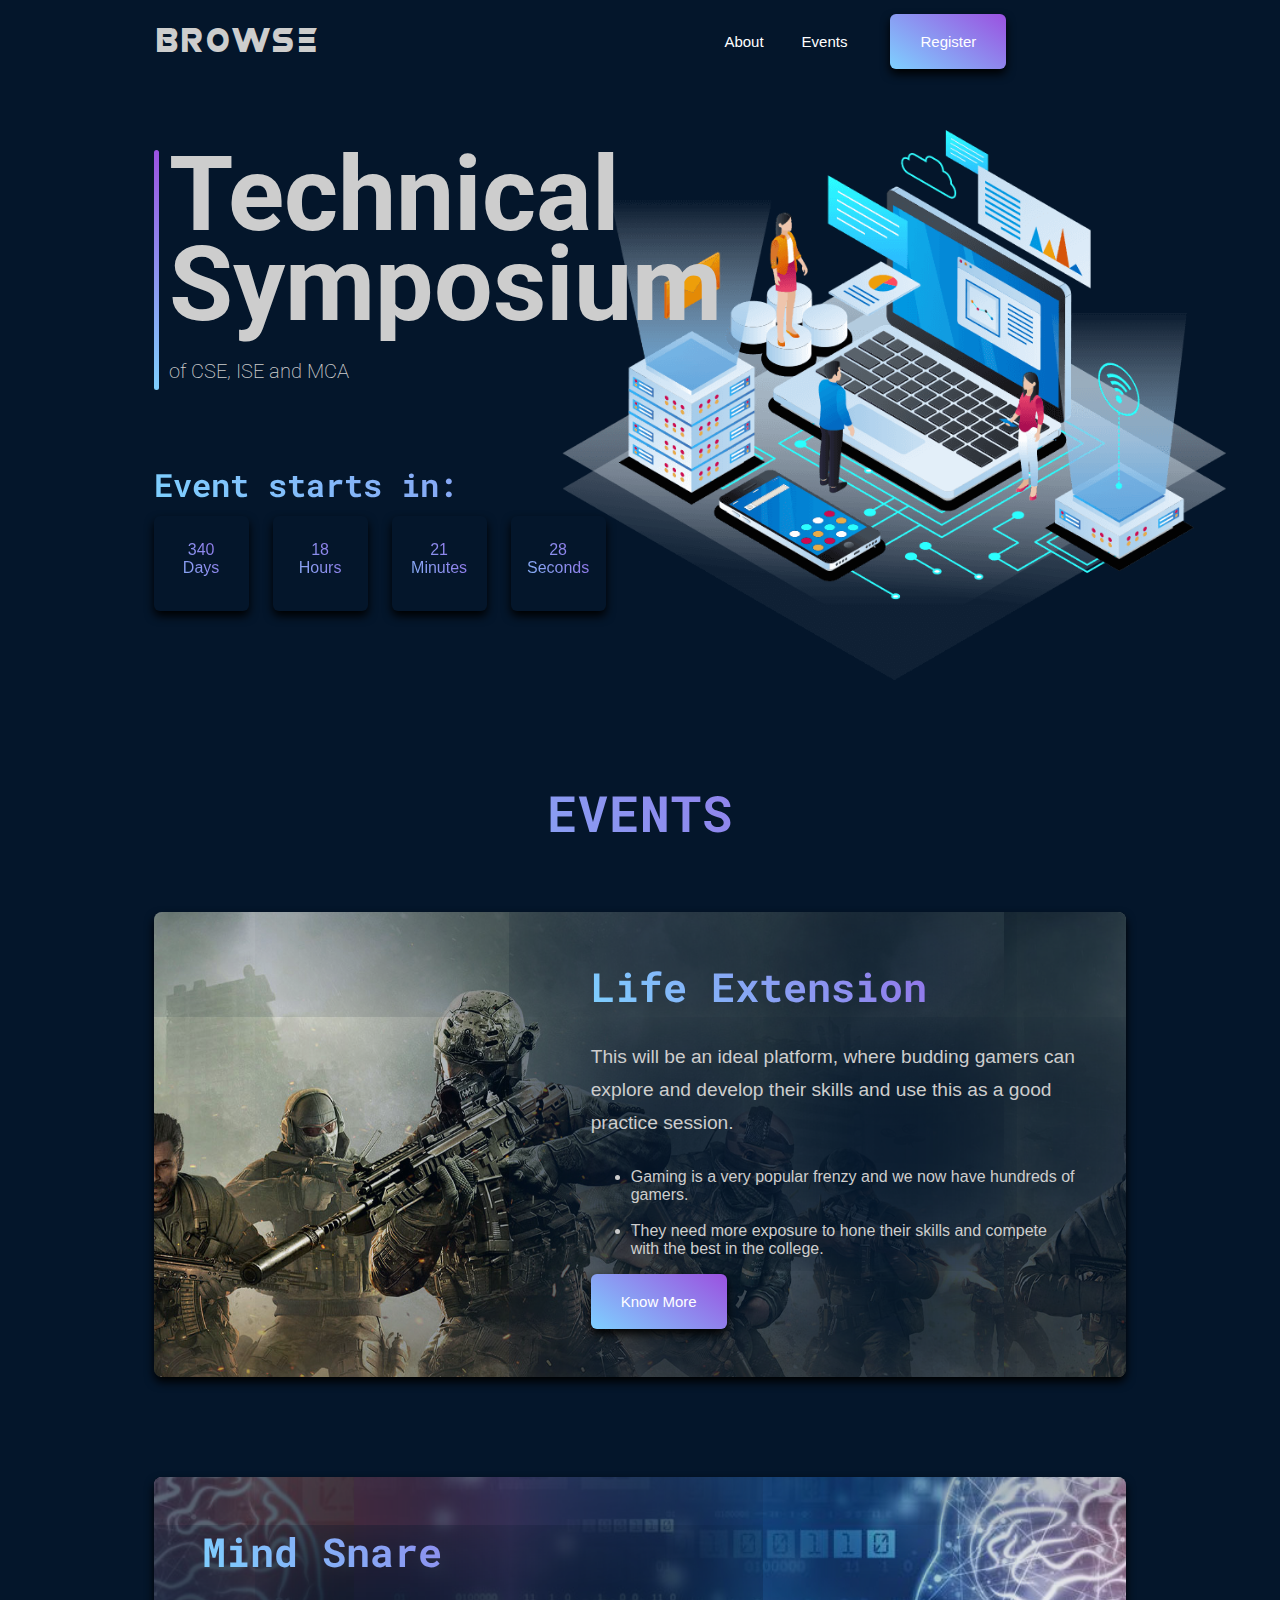
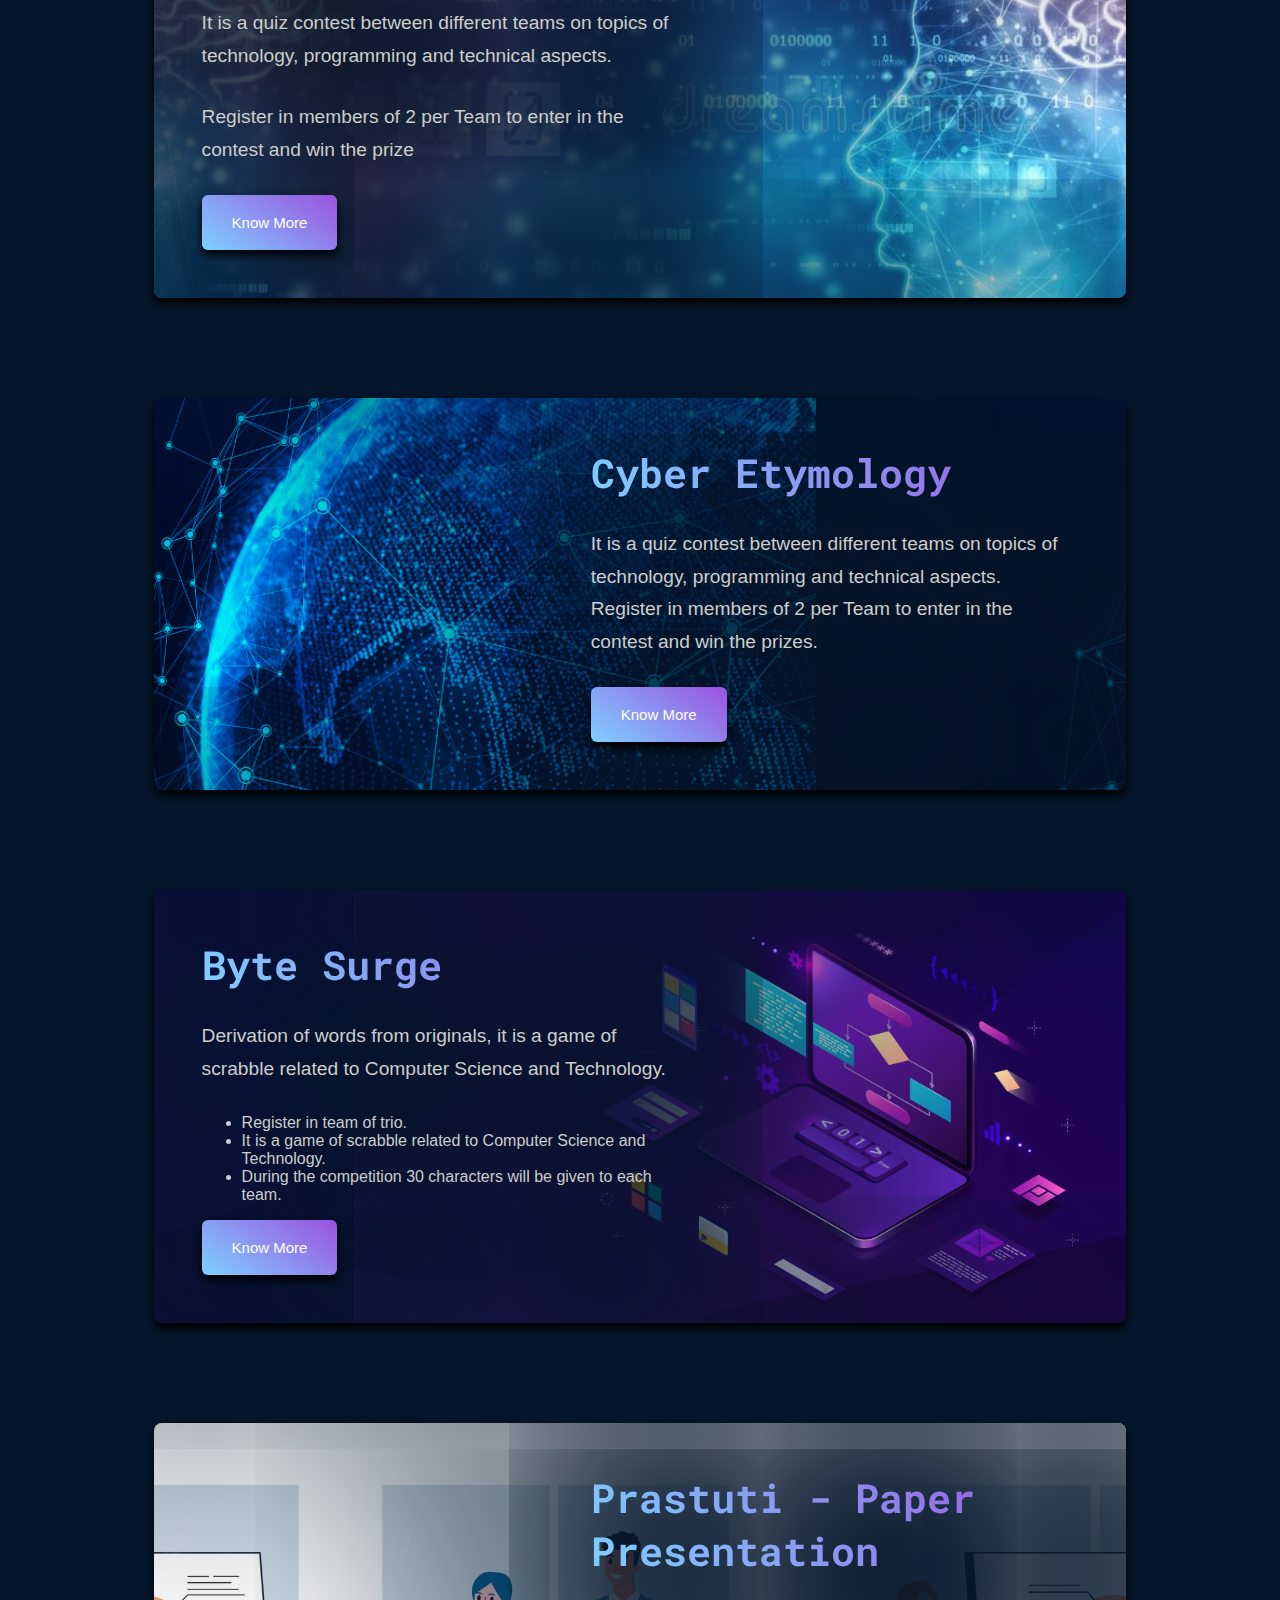
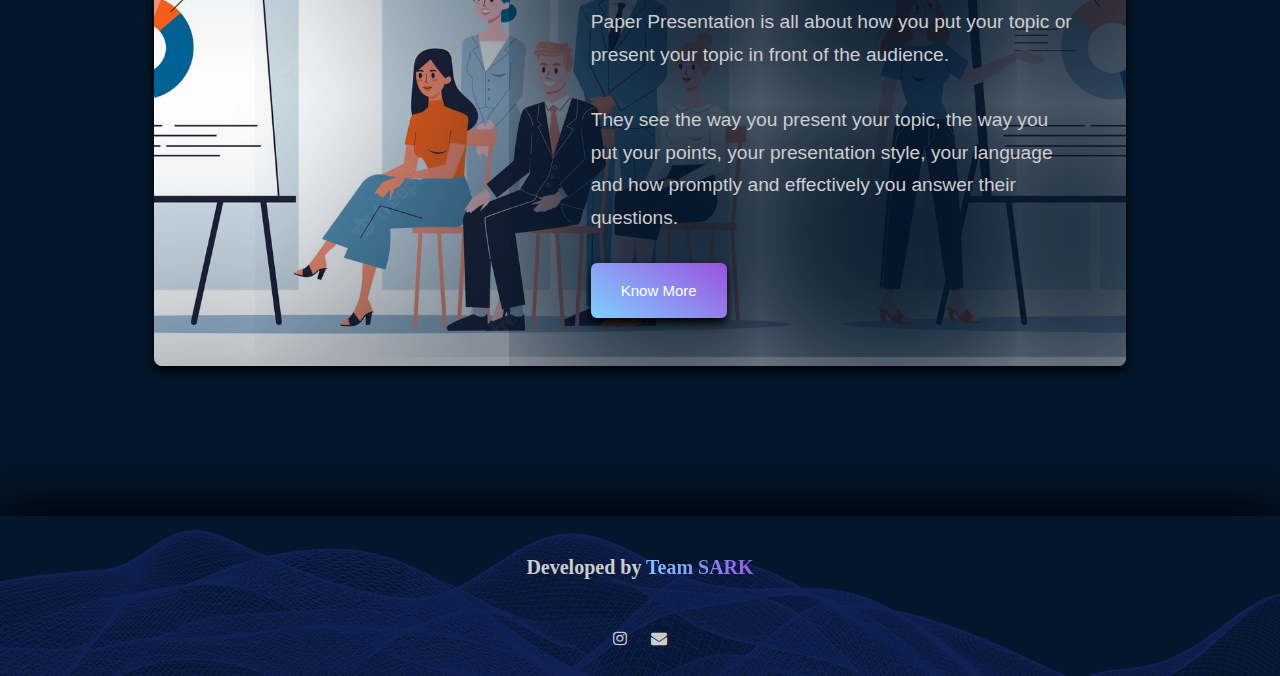
==== commit 007aff73: "Updated Text" ====
--- a/index.html
+++ b/index.html
@@ -91,11 +91,11 @@
                     </p>
                     <ul>
                         <li><i class="icofont-check"></i> Gaming is a very popular frenzy and we now have
-                            hundreds of gamers.</li>
+                            hundreds of gamers.</li><br>
                         <li><i class="icofont-check"></i> They need more exposure to hone their skills
                             and compete with the best in the college. </li>
-                    </ul> <button type="button" id="event_1_know_more" class="know_more_button gradient_button">Know
-                        More</button>
+                    </ul> 
+                    <button type="button" id="event_1_know_more" class="know_more_button gradient_button">Know More</button>
                 </div>
             </div>
 
@@ -131,7 +131,7 @@
                         <span>-by TEAM SARK</span>
                     </div>
                     <p> It is a quiz contest between different teams on topics of technology, programming and technical
-                        aspects.<br>Register in members of 2 per Team to enter in the contest and win the prizes</p>
+                        aspects.<br>Register in members of 2 per Team to enter in the contest and win the prizes.</p>
                     <button type="button" id="event_3_know_more" class="know_more_button gradient_button">Know
                         More</button>
                 </div>
@@ -165,23 +165,18 @@
             <div class="event_box" id="event_box_5">
                 <div class="event_image" id="event_image_5"></div>
                 <div class="event_description" id="event_description_5">
-                    <h1>Prastuti</h1>
+                    <h1>Prastuti - Paper Presentation</h1>
                     <div class="event_organiser_tag" id="event_organiser_5">
                         <span>-by TEAM SARK</span>
                     </div>
                     <p class="font">
                         Paper Presentation is all about how you put your topic or present your topic in front of the
-                        audience.
+                        audience.<br><br>
                         They see the way you present your topic, the way you put your points,
                         your presentation style, your language and how promptly and effectively you answer their
                         questions.
                     </p>
-                    <p>
-                        If you are a whiz kid when it comes to articulating an
-                        idea and stating your viewpoint. And this is your golden
-                        chance to do so.This is your platform to express yourself.
-                    </p> <button type="button" id="event_5_know_more" class="know_more_button gradient_button">Know
-                        More</button>
+                    <button type="button" id="event_5_know_more" class="know_more_button gradient_button">Know More</button>
                 </div>
             </div>
         </div>
--- a/assets/style.css
+++ b/assets/style.css
@@ -375,6 +375,7 @@
     transition: ease all .5s;
 }
 .event_organiser_tag > span{
+    display: none;
     font-family: 'Roboto Mono', monospace;
     font-size: 0.86rem;
     font-weight: 700;
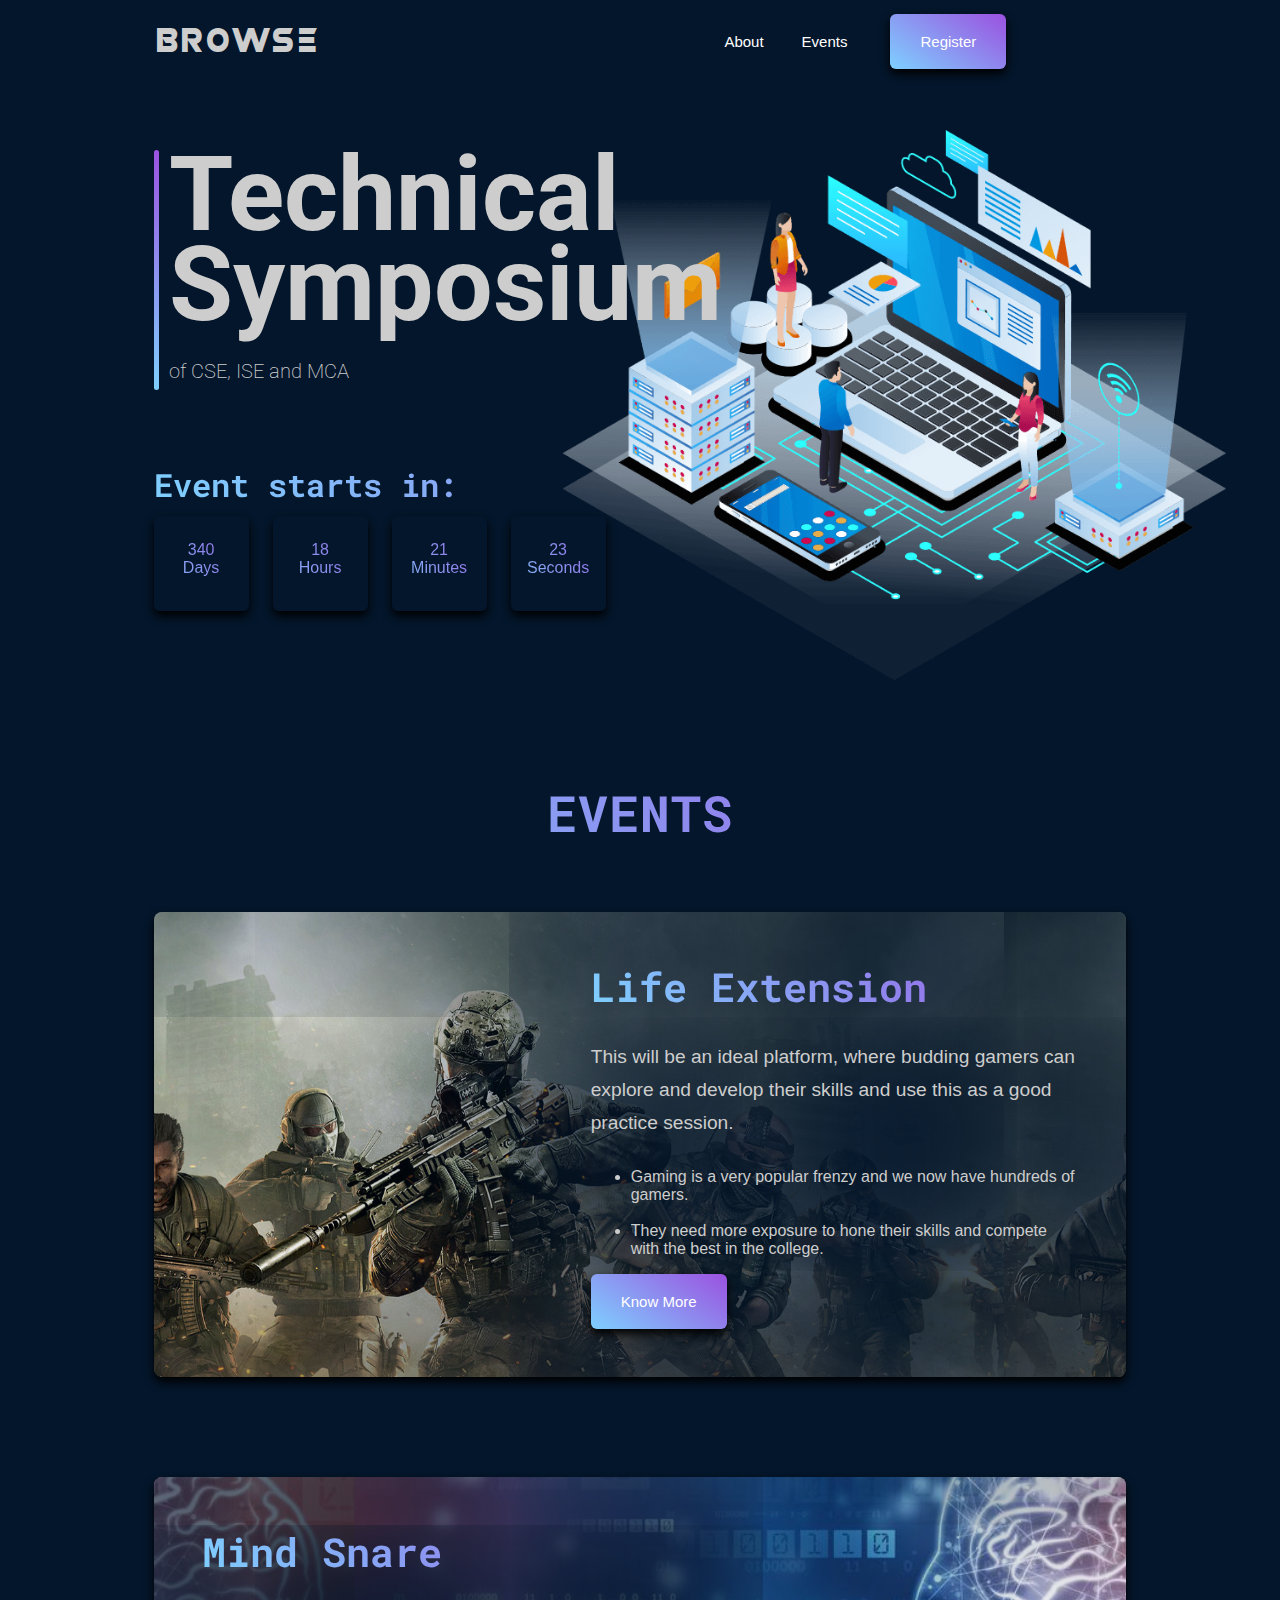
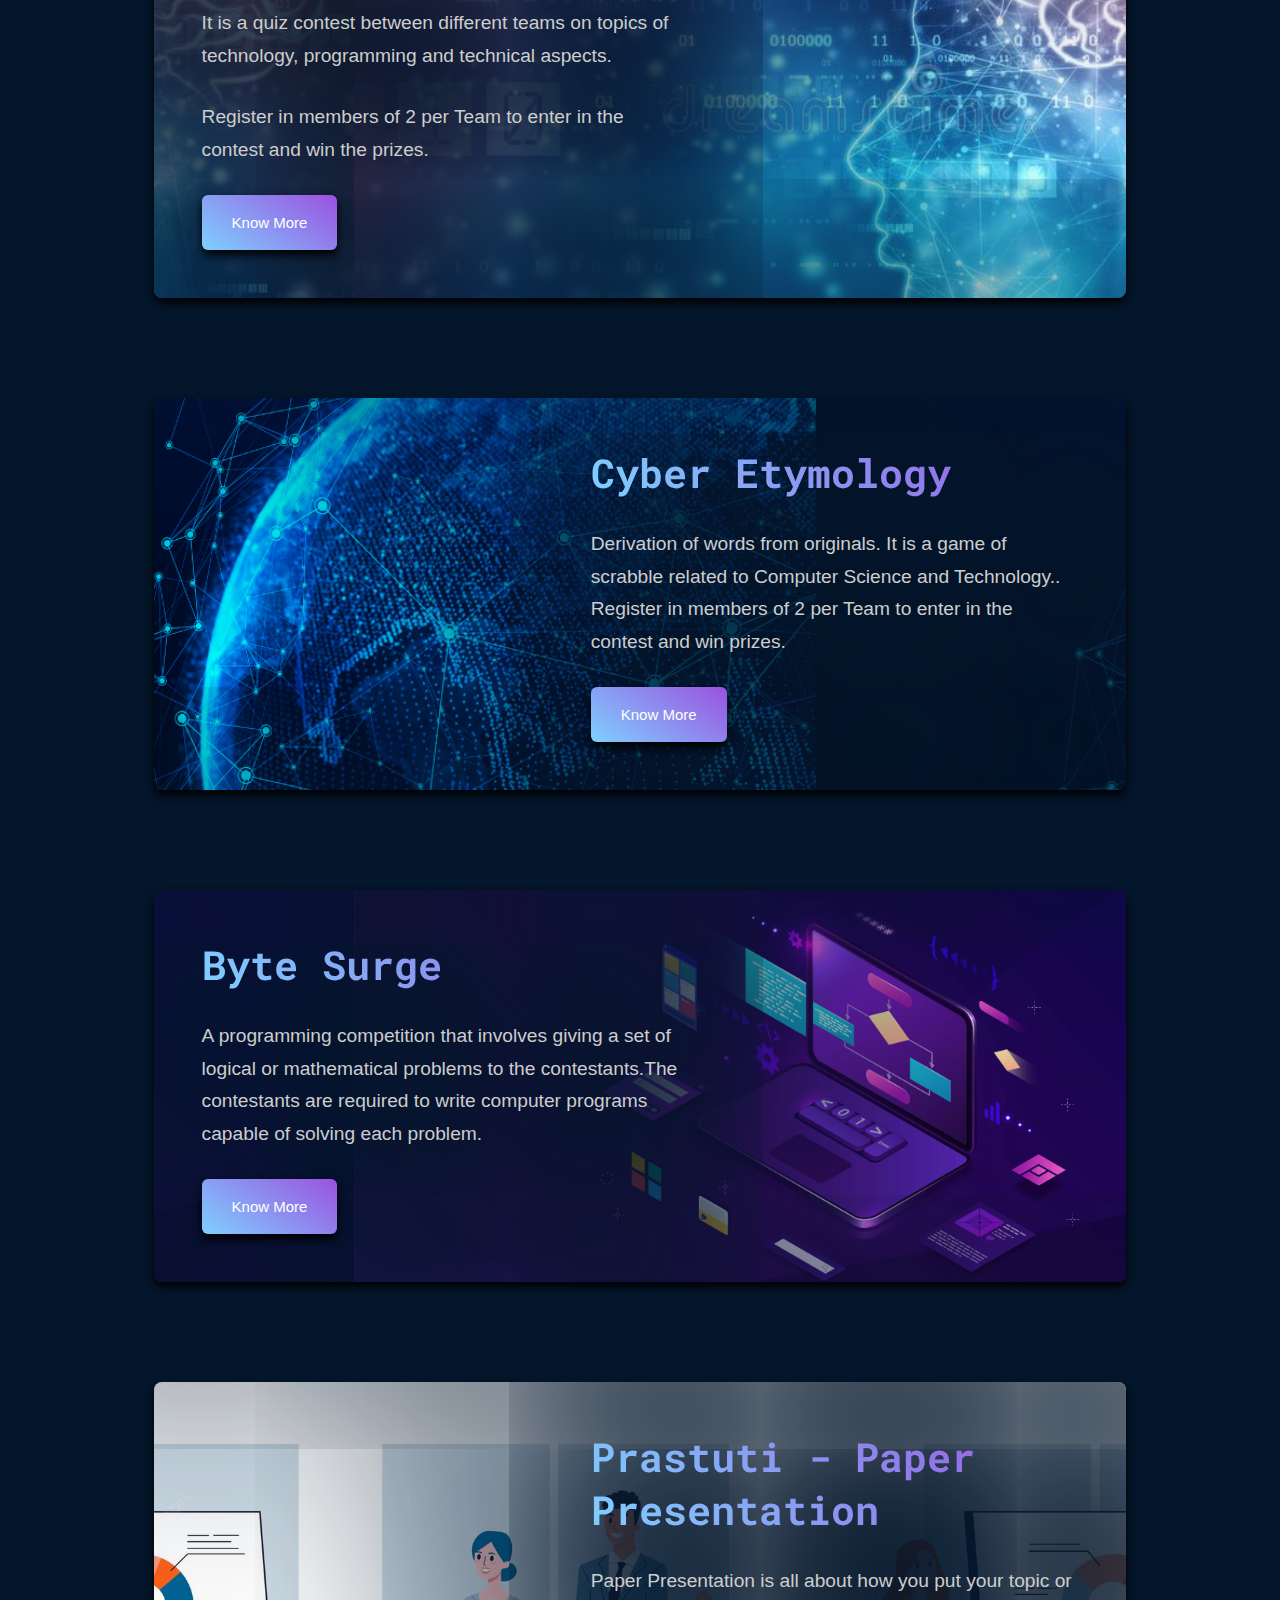
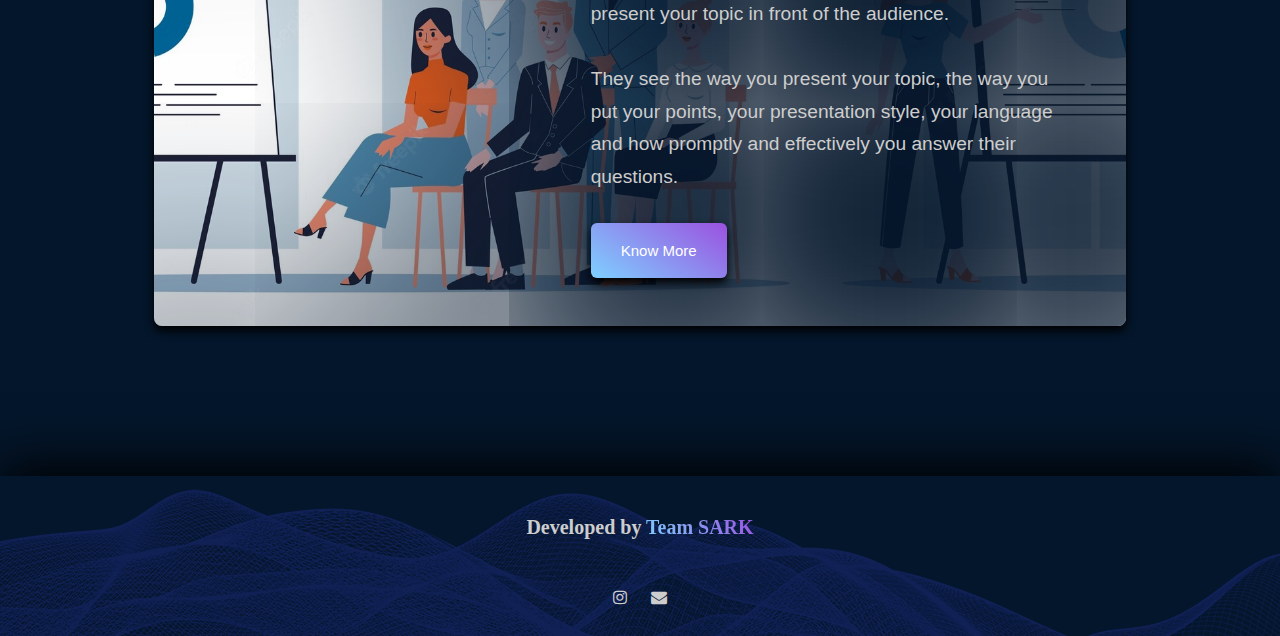
==== commit 479d07e9: "Edited Text" ====
--- a/index.html
+++ b/index.html
@@ -115,7 +115,7 @@
                     </p>
                     <p>
                         Register in members of 2 per Team to enter in the contest
-                        and win the prize
+                        and win the prizes.
                     </p> <button type="button" id="event_2_know_more" class="know_more_button gradient_button">Know
                         More</button>
                 </div>
@@ -130,8 +130,7 @@
                     <div class="event_organiser_tag" id="event_organiser_3">
                         <span>-by TEAM SARK</span>
                     </div>
-                    <p> It is a quiz contest between different teams on topics of technology, programming and technical
-                        aspects.<br>Register in members of 2 per Team to enter in the contest and win the prizes.</p>
+                    <p>Derivation of words from originals. It is a game of scrabble related to Computer Science and Technology..<br>Register in members of 2 per Team to enter in the contest and win prizes.</p>
                     <button type="button" id="event_3_know_more" class="know_more_button gradient_button">Know
                         More</button>
                 </div>
@@ -145,17 +144,8 @@
                     <div class="event_organiser_tag" id="event_organiser_4">
                         <span>-by TEAM SARK</span>
                     </div>
-                    <p> Derivation of words from originals,
-                        it is a game of scrabble related to Computer Science
-                        and Technology.</p>
-                    <ul>
-                        <li><i class="icofont-check"></i> Register in team of trio.</li>
-                        <li><i class="icofont-check"></i> It is a game of scrabble related to Computer Science and
-                            Technology.
-                        </li>
-                        <li><i class="icofont-check"></i> During the competition 30 characters will be given to each
-                            team.</li>
-                    </ul> <button type="button" id="event_4_know_more" class="know_more_button gradient_button">Know
+                    <p>A programming competition that involves giving a set of logical or mathematical problems to the contestants.The contestants are required to write computer programs capable of solving each problem.</p>
+                    <button type="button" id="event_4_know_more" class="know_more_button gradient_button">Know
                         More</button>
                 </div>
                 <div class="event_image" id="event_image_4"></div>
